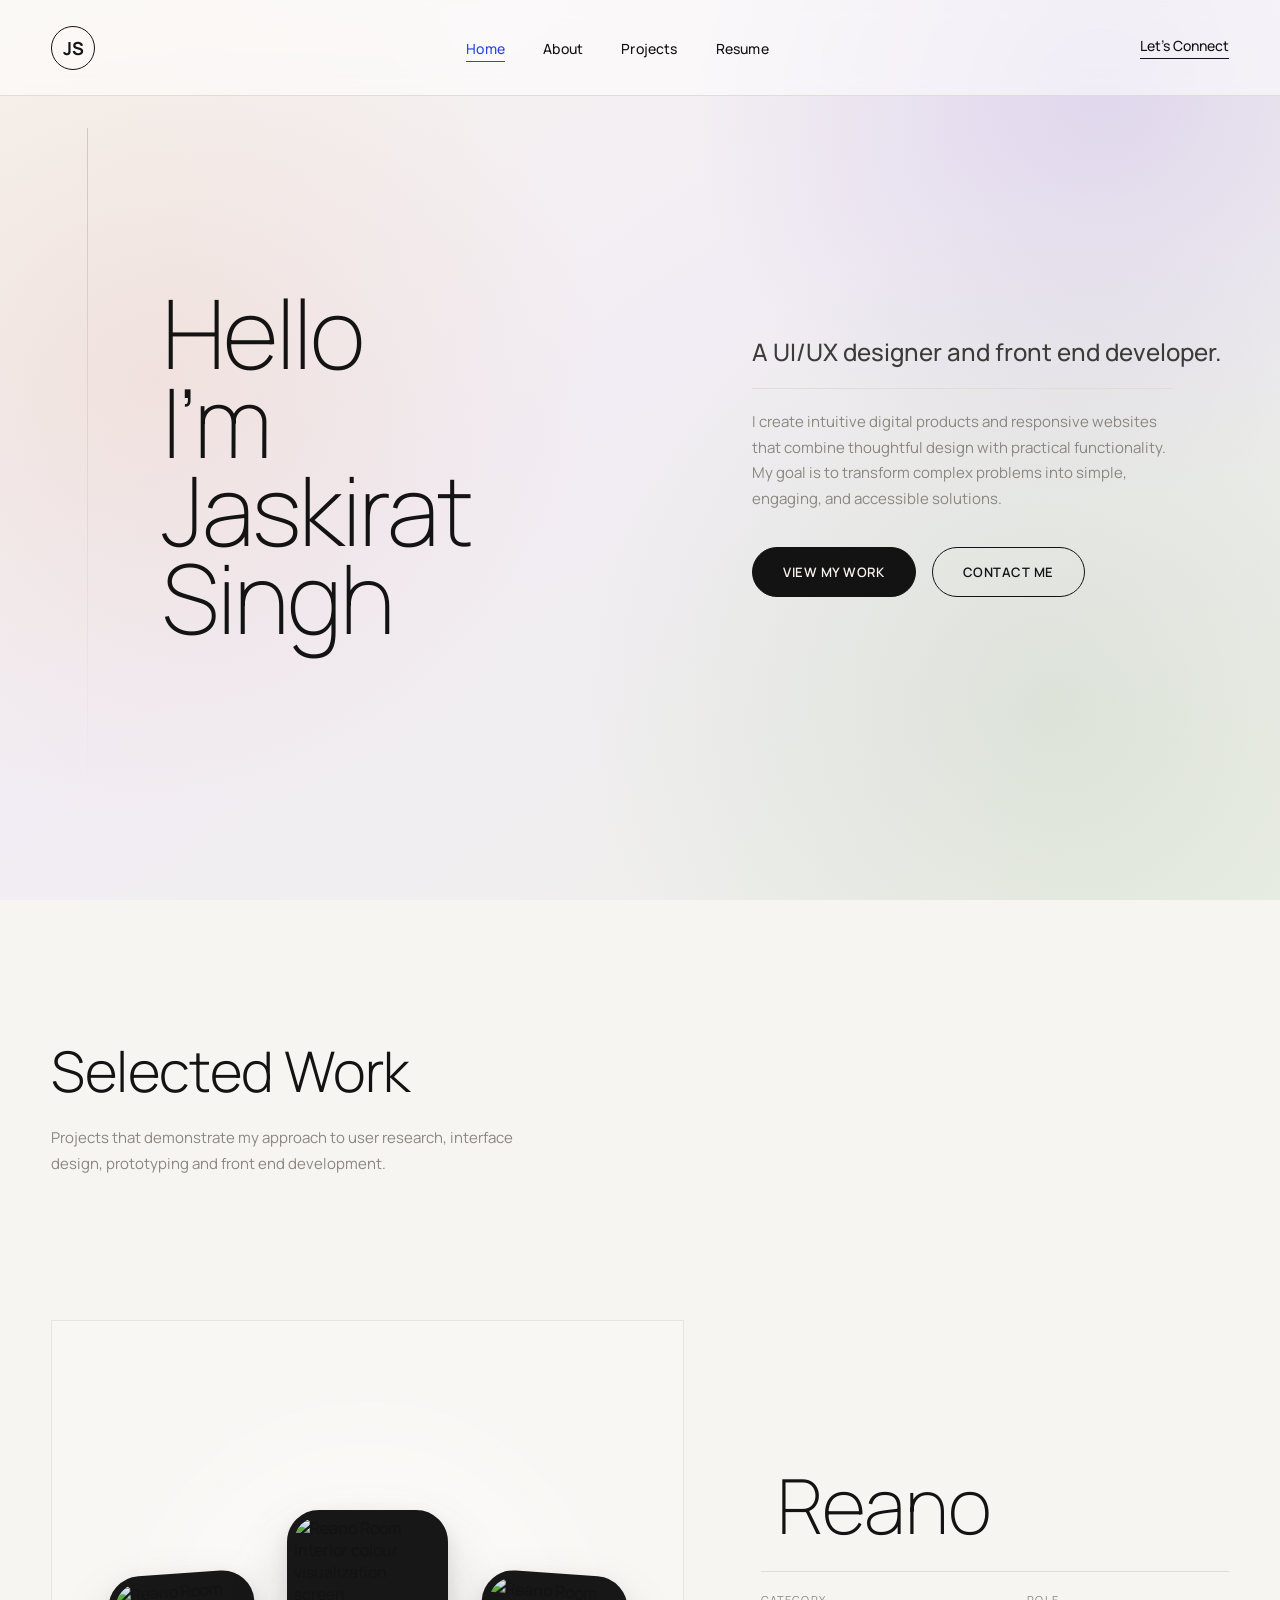
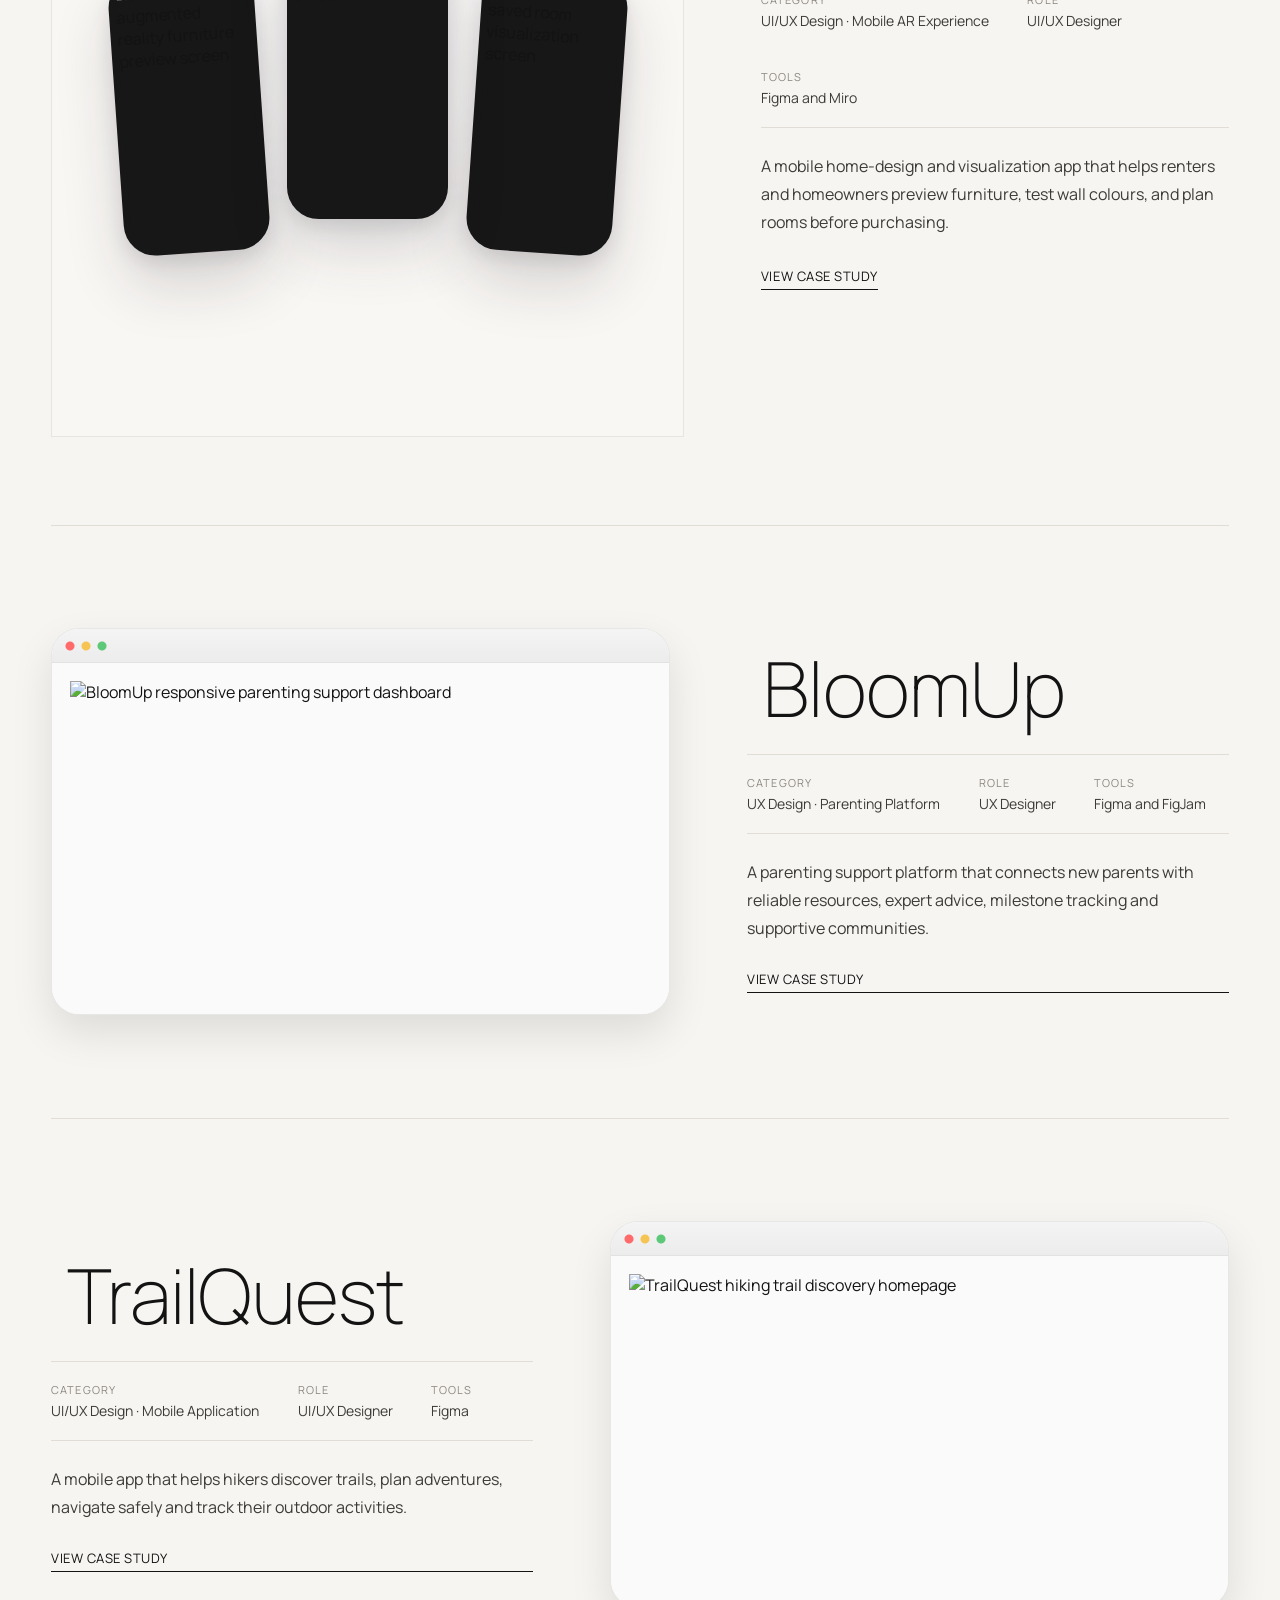
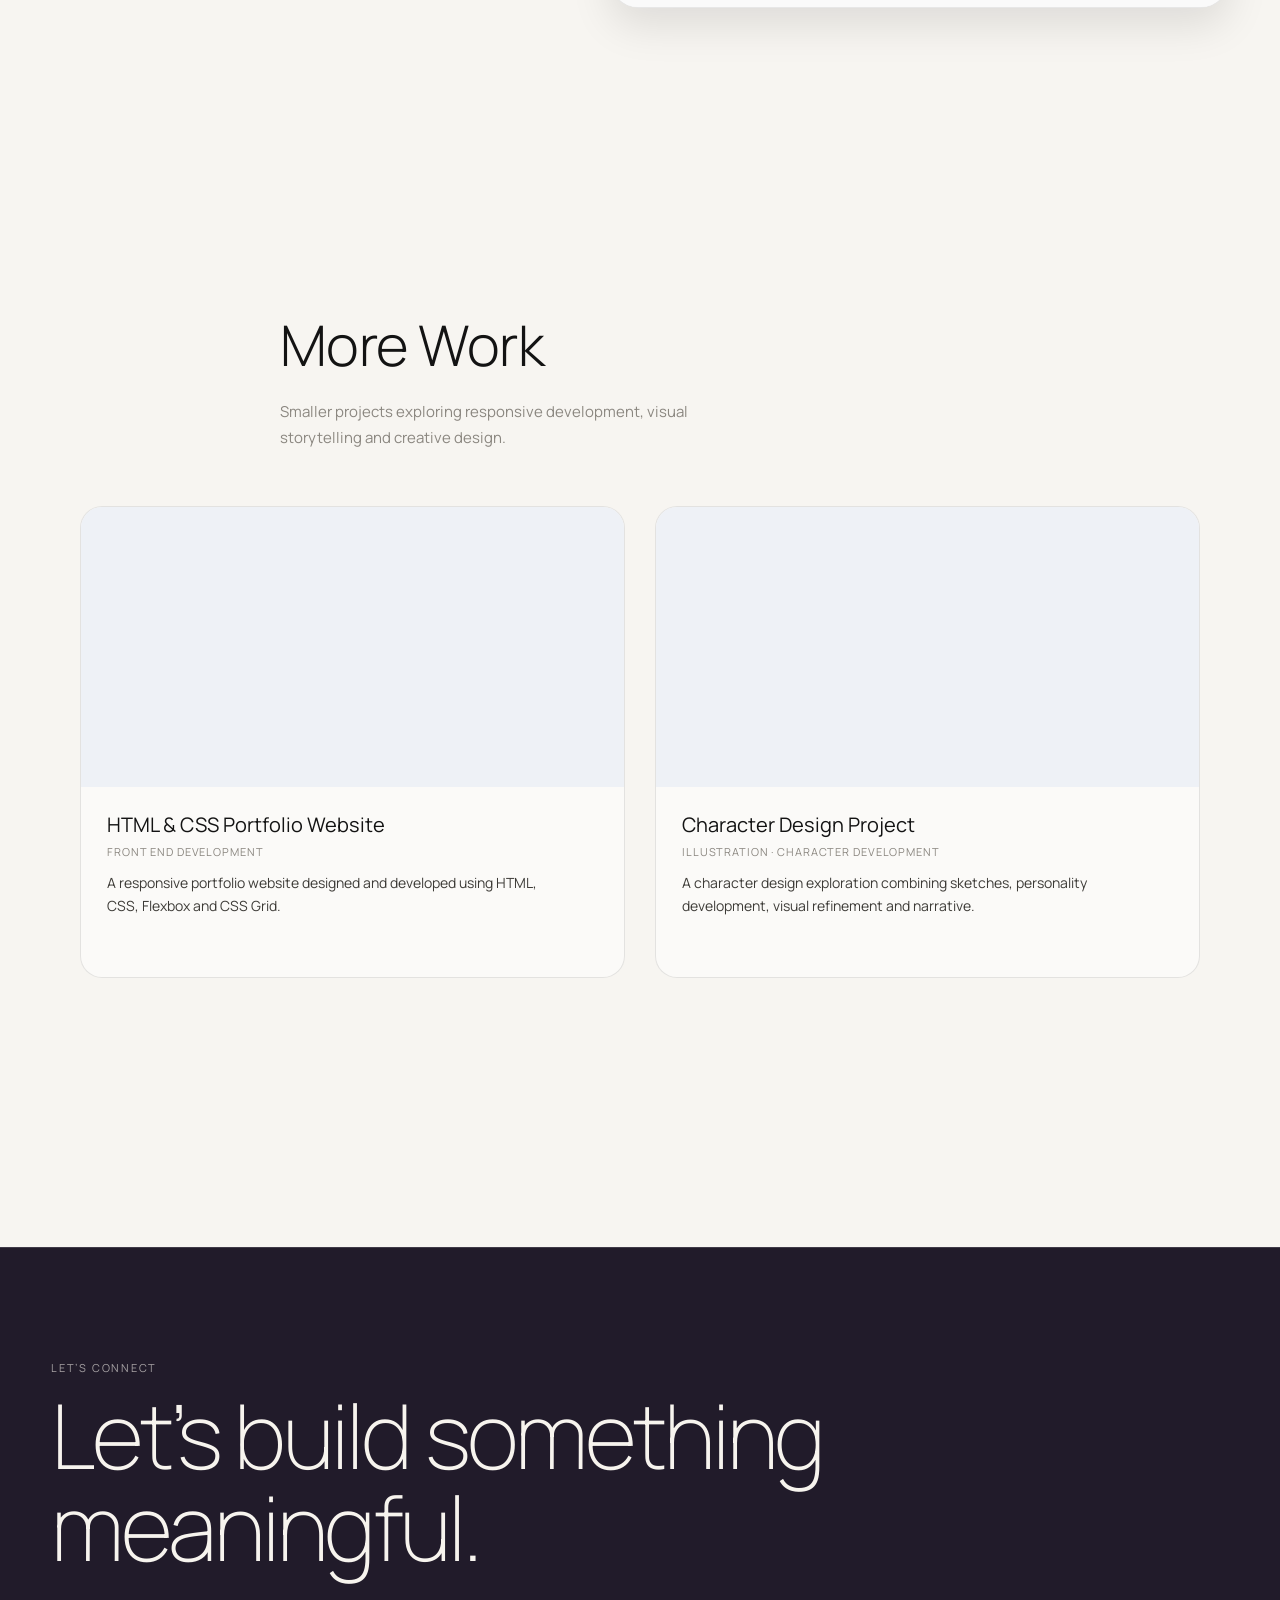
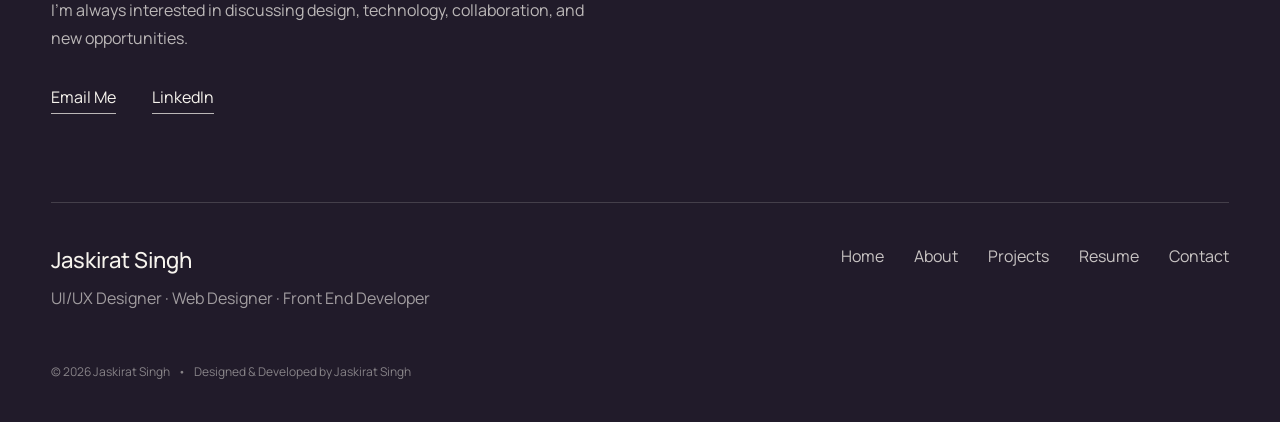
==== index.html @ 7906b7a9 "Add files via upload" ====
<!DOCTYPE html>

<html lang="en">
<head>
<meta charset="utf-8">
<meta content="width=device-width, initial-scale=1.0" name="viewport">
<title>Jaskirat Singh &mdash; Graphic & Digital Designer</title>
<meta content="Portfolio of Jaskirat Singh, graphic and digital designer." name="description">
<link href="https://fonts.googleapis.com/css2?family=DM+Sans:wght@400;500;600;700&family=Figtree:wght@400;500;600;700&family=Lora:wght@400;500;600&family=Manrope:wght@200;300;400;500;600;700;800&family=Merriweather:wght@400;700&family=Montserrat:wght@400;500;600;700&family=Nunito+Sans:wght@400;500;600;700&display=swap" rel="preconnect">
<link crossorigin href="https://fonts.gstatic.com" rel="preconnect">
<link href="https://fonts.googleapis.com/css2?family=DM+Sans:wght@400;500;600;700&family=Figtree:wght@400;500;600;700&family=Lora:wght@400;500;600&family=Manrope:wght@200;300;400;500;600;700;800&family=Merriweather:wght@400;700&family=Montserrat:wght@400;500;600;700&family=Nunito+Sans:wght@400;500;600;700&display=swap" rel="preconnect"><link crossorigin href="https://fonts.gstatic.com" rel="preconnect"><link href="https://fonts.googleapis.com/css2?family=DM+Sans:wght@400;500;600;700&family=Figtree:wght@400;500;600;700&family=Lora:wght@400;500;600&family=Manrope:wght@200;300;400;500;600;700;800&family=Merriweather:wght@400;700&family=Montserrat:wght@400;500;600;700&family=Nunito+Sans:wght@400;500;600;700&display=swap" rel="stylesheet"><link href="style.css" rel="stylesheet"></head>
<body class="home-bg">
<a class="skip-link" href="#main">Skip to content</a>
<div class="page">
<header class="site-header">
<a aria-label="Jaskirat Singh &mdash; home" class="logo" href="#top">JS</a>
<nav aria-label="Primary" class="main-nav">
<ul>
<li><a href="#top">Home</a></li>
<li><a href="about.html">About</a></li>
<li><a href="#projects">Projects</a></li>
<li><a href="Jaskirat-Singh-Resume.pdf">Resume</a></li>
</ul>
</nav>
<a class="connect-link" href="https://linkedin.com/in/jaskirat-singh05" rel="noreferrer" target="_blank">
        Let&rsquo;s Connect 
</a>
<button aria-controls="main-nav-mobile" aria-expanded="false" aria-label="Open menu" class="nav-toggle">
<span></span><span></span><span></span>
</button>
</header>
<nav aria-label="Primary mobile" class="mobile-nav" id="main-nav-mobile">
<ul>
<li><a href="#top">Home</a></li>
<li><a href="about.html">About</a></li>
<li><a href="#projects">Projects</a></li>
<li><a href="Jaskirat-Singh-Resume.pdf">Resume</a></li>
<li><a href="about.html#contact">Contact</a></li>
<li><a class="mobile-connect" href="https://linkedin.com/in/jaskirat-singh05" rel="noreferrer" target="_blank">Let&rsquo;s Connect </a></li>
</ul>
</nav>
<main id="main">
<section aria-label="Introduction" class="hero" id="top">
<div aria-hidden="false" class="hero-rail">
<span class="rail-divider"></span>
</div>
<div class="hero-main">
<div class="hero-text-grid">
<div class="hero-copy-left">
<h1 class="headline">Hello <br> I&rsquo;m <br>Jaskirat Singh</h1>
</div>
<div class="hero-copy-right">
<p class="subline">A UI/UX designer and front end developer.</p>
<p class="supporting">I create intuitive digital products and responsive websites that combine thoughtful design with practical functionality. My goal is to transform complex problems into simple, engaging, and accessible solutions.</p>
<div class="hero-links">
<a class="btn-pill btn-pill--primary" href="#projects">View My Work</a>
<a class="btn-pill btn-pill--ghost" href="about.html#contact">Contact Me</a>
</div>
</div>
</div>
</div>
</section>
<section aria-labelledby="work-heading" class="work" id="projects">
<div class="section-intro">
<span class="section-eyebrow"></span>
<h2 class="section-title" id="work-heading">Selected Work</h2>
<p class="section-sub">Projects that demonstrate my approach to user research, interface design, prototyping and front end development.</p>
</div>
<article class="project project--mobile project--tint-lavender">
<a aria-label="View Reano Room mobile app case study" class="project-media reano-mobile-showcase" href="reano-room.html">
<div class="mobile-device mobile-device--left">
<img alt="Reano Room augmented reality furniture preview screen" src="images/reano-mobile-01.png">
</div>
<div class="mobile-device mobile-device--center">
<img alt="Reano Room interior colour visualization screen" src="images/reano-mobile-02.png">
</div>
<div class="mobile-device mobile-device--right">
<img alt="Reano Room saved room visualization screen" src="images/reano-mobile-03.png">
</div>
</a>
<div class="project-body">
<div class="project-heading">
<span class="project-index"></span>
<h3 class="project-title">Reano </h3>
</div>
<div class="project-meta">
<div class="meta-item">
<span class="meta-label">Category</span>
<span class="meta-value">UI/UX Design &middot; Mobile AR Experience</span>
</div>
<div class="meta-item">
<span class="meta-label">Role</span>
<span class="meta-value">UI/UX Designer</span>
</div>
<div class="meta-item">
<span class="meta-label">Tools</span>
<span class="meta-value">Figma and Miro</span>
</div>
</div>
<p class="project-desc">
              A mobile home-design and visualization app that helps renters and homeowners
              preview furniture, test wall colours, and plan rooms before purchasing.
            </p>
<a class="project-link" href="reano-room.html">
<span>View Case Study</span>
</a>
</div>
</article>
<div class="project-divider" role="separator"></div>
<article class="project project--split project--tint-peach project--bloomup">
<a aria-label="View BloomUp case study" class="project-media" href="bloomup.html">
<div class="img-frame" data-fallback="images/bloomup.jpg">
<img alt="BloomUp responsive parenting support dashboard" onerror="this.parentElement.classList.add('img-missing')" src="images/bloom5.png">
</div>
</a>
<div class="project-body">
<div class="project-heading">
<span class="project-index"></span>
<h3 class="project-title">BloomUp</h3>
</div>
<div class="project-meta">
<div class="meta-item">
<span class="meta-label">Category</span>
<span class="meta-value">UX Design &middot; Parenting Platform</span>
</div>
<div class="meta-item">
<span class="meta-label">Role</span>
<span class="meta-value">UX Designer</span>
</div>
<div class="meta-item">
<span class="meta-label">Tools</span>
<span class="meta-value">Figma and FigJam</span>
</div>
</div>
<p class="project-desc">A parenting support platform that connects new parents with reliable resources, expert advice, milestone tracking and supportive communities.</p>
<a class="project-link" href="bloomup.html">
<span>View Case Study</span>
</a>
</div>
</article>
<div class="project-divider" role="separator"></div>
<article class="project project--split project--reverse project--tint-sage project--trailquest">
<div class="project-body">
<div class="project-heading">
<span class="project-index"></span>
<h3 class="project-title">TrailQuest</h3>
</div>
<div class="project-meta">
<div class="meta-item">
<span class="meta-label">Category</span>
<span class="meta-value">UI/UX Design &middot; Mobile Application</span>
</div>
<div class="meta-item">
<span class="meta-label">Role</span>
<span class="meta-value">UI/UX Designer</span>
</div>
<div class="meta-item">
<span class="meta-label">Tools</span>
<span class="meta-value">Figma</span>
</div>
</div>
<p class="project-desc">A mobile app that helps hikers discover trails, plan adventures, navigate safely and track their outdoor activities.</p>
<a class="project-link" href="trailquest.html">
<span>View Case Study</span>
</a>
</div>
<a aria-label="View TrailQuest case study" class="project-media" href="trailquest.html">
<div class="img-frame" data-fallback="images/trailquest.jpg">
<img alt="TrailQuest hiking trail discovery homepage" onerror="this.parentElement.classList.add('img-missing')" src="images/trail4.png">
</div>
</a>
</article>
</section>
<section aria-labelledby="more-work-heading" class="more-work" id="more-work">
<div class="section-intro">
<span class="section-eyebrow"></span>
<h2 class="section-title" id="more-work-heading">More Work</h2>
<p class="section-sub">Smaller projects exploring responsive development, visual storytelling and creative design.</p>
</div>
<div class="card-grid">
<a class="work-card" href="html-css-portfolio.html">
<div class="img-frame img-frame--card" data-fallback="images/portfolio-site.jpg">
<img alt="Jaskirat Singh portfolio homepage" onerror="this.parentElement.classList.add('img-missing')" src="images/portfolio3.png">
</div>
<div class="work-card-body">
<div class="work-card-text">
<h3 class="work-card-title">HTML & CSS Portfolio Website</h3>
<span class="work-card-cat">Front End Development</span>
<p class="work-card-desc">A responsive portfolio website designed and developed using HTML, CSS, Flexbox and CSS Grid.</p>
</div>
</div>
</a>
<a class="work-card" href="character-design.html">
<div class="img-frame img-frame--card" data-fallback="images/character-design.jpg">
<img alt="Character design project thumbnail" onerror="this.parentElement.classList.add('img-missing')" src="images/character1.png">
</div>
<div class="work-card-body">
<div class="work-card-text">
<h3 class="work-card-title">Character Design Project</h3>
<span class="work-card-cat">Illustration &middot; Character Development</span>
<p class="work-card-desc">A character design exploration combining sketches, personality development, visual refinement and narrative.</p>
</div>
</div>
</a>
</div>
</section>
</main>
</div>
<footer class="site-footer">
<div class="footer-cta">
<p class="footer-label">Let&rsquo;s Connect</p>
<h2>Let&rsquo;s build something meaningful.</h2>
<p>I&rsquo;m always interested in discussing design, technology, collaboration, and new opportunities.</p>
<div class="footer-buttons">
<a href="mailto:jassdhaliwal5245@gmail.com">Email Me </a>
<a href="https://linkedin.com/in/jaskirat-singh05" rel="noreferrer" target="_blank">LinkedIn </a>
</div>
</div>
<div class="footer-divider"></div>
<div class="footer-bottom">
<div>
<h3>Jaskirat Singh</h3>
<p>UI/UX Designer &middot; Web Designer &middot; Front End Developer</p>
</div>
<nav aria-label="Footer navigation">
<a href="index.html">Home</a>
<a href="about.html">About</a>
<a href="index.html#projects">Projects</a>
<a href="Jaskirat-Singh-Resume.pdf">Resume</a>
<a href="mailto:jassdhaliwal5245@gmail.com">Contact</a>
</nav>
</div>
<div class="footer-copy">
<span>&copy; 2026 Jaskirat Singh</span>
<span aria-hidden="true">&bull;</span>
<span>Designed & Developed by Jaskirat Singh</span>
</div>
</footer>
<script defer src="script.js"></script></body>
</html>
---- style.css ----
:root {
  --bg: #F7F5F1;

  --ink: #131313;

  --ink-soft: #3D3B37;

  --muted: #8B8780;

  --line: #E1DDD4;

  --line-strong: #CFC9BC;
  --surface: #EFEBE3;

  --accent: #2A46E8;

  --accent-soft: #7C8FF0;
  --accent-lavender: #B9BFF2;

  --tint-lavender: #EDEBF7;

  --tint-peach: #F6EAE2;

  --tint-sage: #E9EEE6;

  --font-display: 'Manrope', Arial, sans-serif;
  --font-body: 'Manrope', Arial, sans-serif;
  --font-serif: 'Manrope', Arial, sans-serif;

  --gutter: clamp(24px, 4vw, 64px);
  --header-h: 96px;

  --ease: cubic-bezier(0.4, 0, 0.2, 1);
}

*,
*::before,
*::after {
  box-sizing: border-box;
}

html {
  scroll-behavior: smooth;
}

@media (prefers-reduced-motion: reduce) {
  html {
    scroll-behavior: auto;
  }

  *,
  *::before,
  *::after {
    animation-duration: 0.001ms !important;
    transition-duration: 0.001ms !important;
  }
}

body {
  margin: 0;
  background: var(--bg);
  color: var(--ink);
  font-family: var(--font-body);
  -webkit-font-smoothing: antialiased;
  overflow-x: hidden;
}

body.home-bg {
  background-color: var(--bg);
  background-image:
    radial-gradient(circle at 86% 10%, rgba(177, 158, 218, 0.28), transparent 30%),
    radial-gradient(circle at 12% 42%, rgba(226, 174, 151, 0.22), transparent 36%),
    radial-gradient(circle at 82% 78%, rgba(155, 180, 148, 0.22), transparent 38%),
    linear-gradient(145deg, #F7F4EE 0%, #F2EDF4 45%, #EEF1E9 100%);
  background-repeat: no-repeat;
  background-size: cover;
  background-attachment: fixed;
}

@media (max-width: 640px) {
  body.home-bg {
    background-attachment: scroll;
  }
}

a {
  color: inherit;
  text-decoration: none;
}

ul {
  list-style: none;
  margin: 0;
  padding: 0;
}

img {
  max-width: 100%;
  display: block;
}

button {
  font: inherit;
  background: none;
  border: 0;
  cursor: pointer;
  color: inherit;
}

a:focus-visible,
button:focus-visible {
  outline: 2px solid var(--ink);
  outline-offset: 4px;
  border-radius: 2px;
}

.skip-link {
  position: absolute;
  left: -999px;
  top: 0;
  background: var(--ink);
  color: var(--bg);
  padding: 12px 20px;
  z-index: 100;
}

.skip-link:focus {
  left: var(--gutter);
  top: 12px;
}

.site-header {
  height: var(--header-h);
  display: flex;
  align-items: center;
  justify-content: space-between;
  padding: 0 var(--gutter);
  position: relative;
  z-index: 20;
  background: rgba(255, 255, 255, 0.55);
  backdrop-filter: blur(10px);
  -webkit-backdrop-filter: blur(10px);
  border-bottom: 1px solid var(--line);
}

.logo {
  font-family: var(--font-display);
  font-weight: 700;
  font-size: 18px;
  letter-spacing: 0.01em;
  border: 1.5px solid var(--ink);
  border-radius: 50%;
  width: 44px;
  height: 44px;
  display: flex;
  align-items: center;
  justify-content: center;
  transition: background var(--ease) 0.25s, color var(--ease) 0.25s, border-color var(--ease) 0.25s;
}

.logo:hover,
.logo:focus-visible {
  background: var(--accent);
  border-color: var(--accent);
  color: #fff;
}

.main-nav ul {
  display: flex;
  gap: clamp(20px, 3vw, 40px);
}

.main-nav a {
  font-size: 14px;
  font-weight: 500;
  letter-spacing: 0.01em;
  position: relative;
  padding-bottom: 4px;
  transition: color 0.25s var(--ease);
}

.main-nav a::after {
  content: "";
  position: absolute;
  left: 0;
  bottom: 0;
  width: 100%;
  height: 1px;
  background: var(--accent);
  transform: scaleX(0);
  transform-origin: right;
  transition: transform 0.3s var(--ease);
}

.main-nav a:hover,
.main-nav a:focus-visible,
.main-nav a.is-active {
  color: var(--accent);
}

.main-nav a:hover::after,
.main-nav a:focus-visible::after,
.main-nav a.is-active::after {
  transform: scaleX(1);
  transform-origin: left;
}

.connect-link {
  font-size: 14px;
  font-weight: 500;
  border-bottom: 1px solid var(--ink);
  padding-bottom: 3px;
  display: inline-flex;
  align-items: center;
  gap: 6px;
  white-space: nowrap;
  transition: gap 0.25s var(--ease), opacity 0.25s var(--ease);
}

.connect-link .arrow {
  display: inline-block;
  transition: transform 0.25s var(--ease);
}

.connect-link:hover,
.connect-link:focus-visible {
  gap: 10px;
}

.connect-link:hover .arrow,
.connect-link:focus-visible .arrow {
  transform: translate(2px, -2px);
}

.nav-toggle {
  display: none;
  flex-direction: column;
  justify-content: center;
  gap: 5px;
  width: 32px;
  height: 32px;
}

.nav-toggle span {
  display: block;
  width: 100%;
  height: 1.5px;
  background: var(--ink);
  transition: transform 0.3s var(--ease), opacity 0.3s var(--ease);
}

.nav-toggle[aria-expanded="true"] span:nth-child(1) {
  transform: translateY(6.5px) rotate(45deg);
}

.nav-toggle[aria-expanded="true"] span:nth-child(2) {
  opacity: 0;
}

.nav-toggle[aria-expanded="true"] span:nth-child(3) {
  transform: translateY(-6.5px) rotate(-45deg);
}

.mobile-nav {
  display: none;
  position: fixed;
  inset: var(--header-h) 0 0 0;
  background: var(--bg);
  z-index: 15;
  padding: 40px var(--gutter);
  transform: translateY(-8px);
  opacity: 0;
  pointer-events: none;
  transition: opacity 0.3s var(--ease), transform 0.3s var(--ease);
}

.mobile-nav.is-open {
  opacity: 1;
  transform: translateY(0);
  pointer-events: auto;
}

.mobile-nav ul {
  display: flex;
  flex-direction: column;
  gap: 28px;
}

.mobile-nav a {
  font-family: var(--font-display);
  font-size: 28px;
  font-weight: 300;
}

.mobile-connect {
  font-weight: 600;
}

.btn-pill {
  display: inline-flex;
  align-items: center;
  gap: 10px;
  padding: 15px 30px;
  border-radius: 999px;
  border: 1.5px solid var(--ink);
  font-size: 13px;
  font-weight: 600;
  letter-spacing: 0.04em;
  text-transform: uppercase;
  color: var(--ink);
  background: transparent;
  white-space: nowrap;
  transition: background 0.3s var(--ease), color 0.3s var(--ease), border-color 0.3s var(--ease), transform 0.3s var(--ease);
}

.btn-pill::after {
  content: "↗";
  display: inline-block;
  font-size: 12px;
  transition: transform 0.25s var(--ease);
}

.btn-pill:hover,
.btn-pill:focus-visible {
  transform: translateY(-2px);
}

.btn-pill:hover::after,
.btn-pill:focus-visible::after {
  transform: translate(2px, -2px);
}

.btn-pill--primary {
  background: var(--ink);
  color: var(--bg);
  border-color: var(--ink);
}

.btn-pill--primary:hover,
.btn-pill--primary:focus-visible {
  background: var(--accent);
  border-color: var(--accent);
  color: #fff;
}

.btn-pill--ghost:hover,
.btn-pill--ghost:focus-visible {
  background: var(--ink);
  color: var(--bg);
}

.btn-pill--accent {
  border-color: var(--accent);
  color: var(--accent);
}

.btn-pill--accent:hover,
.btn-pill--accent:focus-visible {
  background: var(--accent);
  color: #fff;
  border-color: var(--accent);
}

@media (max-width: 640px) {
  .btn-pill {
    padding: 13px 24px;
    font-size: 12px;
  }
}

.hero {
  display: grid;
  grid-template-columns: 72px 1fr;
  align-items: stretch;
  min-height: calc(100vh - var(--header-h));
  padding: 0 var(--gutter) 48px;
  gap: clamp(16px, 3vw, 48px);
}

.hero-rail {
  display: flex;
  flex-direction: column;
  align-items: center;
  justify-content: space-between;
  padding: 8px 0 24px;
}

.rail-label {
  writing-mode: vertical-rl;
  transform: rotate(180deg);
  font-size: 13px;
  letter-spacing: 0.14em;
  text-transform: uppercase;
  color: var(--muted);
  font-weight: 500;
}

.rail-divider {
  width: 1px;
  flex: 1;
  margin: 24px 0;
  background: linear-gradient(to bottom, var(--line-strong), transparent);
  transform: scaleY(0);
  transform-origin: top;
  animation: draw-divider 1.1s var(--ease) 0.3s forwards;
}

@keyframes draw-divider {
  to {
    transform: scaleY(1);
  }
}

.rail-year {
  writing-mode: vertical-rl;
  transform: rotate(180deg);
  font-family: var(--font-serif);
  font-style: italic;
  font-size: 14px;
  letter-spacing: 0.04em;
  color: var(--ink);
  font-weight: 400;
}

.hero-main {
  display: flex;
  flex-direction: column;
  justify-content: center;
  padding-top: 8px;
  padding-bottom: 24px;
}

.hero-stats {
  display: none !important;
}

.stat {
  display: flex;
  align-items: baseline;
  gap: 14px;
}

.stat-number {
  font-family: var(--font-serif);
  font-weight: 400;
  font-style: italic;
  font-size: clamp(20px, 1.6vw, 24px);
  line-height: 1;
  letter-spacing: 0;
}

.stat-dash {
  color: var(--line-strong);
  font-size: 15px;
}

.stat-label {
  font-size: 12px;
  line-height: 1.4;
  color: var(--muted);
  text-transform: uppercase;
  letter-spacing: 0.08em;
}

.hero-text-grid {
  display: grid;
  grid-template-columns: 1.05fr 0.95fr;
  gap: clamp(32px, 5vw, 72px);
  align-items: center;
}

.hero-copy-left {
  min-width: 0;
}

.headline {
  font-family: var(--font-display);
  font-weight: 200;
  font-size: clamp(56px, 7.5vw, 140px);
  line-height: 0.92;
  letter-spacing: -0.02em;
  margin: 0;
}

.accent-dot {
  color: var(--accent);
}

.hero-copy-right {
  min-width: 0;
}

.subline {
  font-family: var(--font-display);
  font-weight: 500;
  font-size: clamp(18px, 2vw, 24px);
  margin: 0;
  color: var(--ink-soft);
}

.supporting {
  font-size: 15px;
  line-height: 1.7;
  color: var(--muted);
  max-width: 420px;
  margin: 20px 0 0;
  padding-top: 20px;
  border-top: 1px solid var(--line);
}

.hero-links {
  display: flex;
  flex-wrap: wrap;
  gap: 16px;
  margin-top: clamp(28px, 4vh, 44px);
}

.img-frame {
  position: relative;
  width: 100%;
  aspect-ratio: 4 / 3;
  background: var(--surface);
  overflow: hidden;
}

.img-frame img {
  width: 100%;
  height: 100%;
  object-fit: cover;
  filter: none;
  transition:
    transform 0.45s var(--ease),
    filter 0.45s var(--ease);
}

.img-frame.img-missing img {
  display: none;
}

.img-note {
  display: none;
  position: absolute;
  inset: 0;
  align-items: center;
  justify-content: center;
  text-align: center;
  font-size: 13px;
  line-height: 1.6;
  color: var(--muted);
  padding: 24px;
}

.img-frame.img-missing .img-note {
  display: flex;
}

.img-note code {
  font-family: var(--font-body);
  background: var(--bg);
  padding: 2px 6px;
  border: 1px solid var(--line);
  font-size: 12px;
}

.project-media:hover .img-frame img,
.work-card:hover .img-frame img,
.project:focus-within .img-frame img,
.work-card:focus-visible .img-frame img {
  transform: scale(1.03);
  filter: brightness(1.04) contrast(1.04) saturate(1.08);
}

.img-frame--wide {
  aspect-ratio: 16 / 9;
}

.img-frame--card {
  aspect-ratio: 4 / 3;
}

.section-intro {
  padding: clamp(64px, 10vw, 120px) var(--gutter) clamp(32px, 6vw, 56px);
  max-width: 720px;
}

.section-eyebrow {
  display: block;
  font-family: var(--font-serif);
  font-style: italic;
  font-size: 15px;
  color: var(--muted);
  margin-bottom: 12px;
}

.section-title {
  font-family: var(--font-display);
  font-weight: 300;
  font-size: clamp(36px, 5vw, 56px);
  letter-spacing: -0.01em;
  margin: 0 0 16px;
}

.section-sub {
  font-size: 15px;
  line-height: 1.7;
  color: var(--muted);
  max-width: 480px;
  margin: 0;
}

.work {
  padding-bottom: clamp(40px, 6vw, 64px);
}

.project-divider {
  height: 1px;
  background: var(--line);
  margin: 0 var(--gutter);
}

.project {
  padding: clamp(48px, 7vw, 88px) var(--gutter);
}

.project-media {
  display: block;
}

.project-heading {
  display: flex;
  align-items: baseline;
  gap: 16px;
  margin-bottom: 28px;
}

.project-index {
  font-family: var(--font-serif);
  font-style: italic;
  font-size: 20px;
  color: var(--accent);
  letter-spacing: 0;
}

.project-title {
  font-family: var(--font-display);
  font-weight: 200;
  font-size: clamp(40px, 6vw, 76px);
  letter-spacing: -0.01em;
  margin: 0;
  line-height: 1;
}

.project-meta {
  display: flex;
  flex-wrap: wrap;
  gap: clamp(20px, 3vw, 40px);
  padding: 20px 0;
  margin-bottom: 24px;
  border-top: 1px solid var(--line);
  border-bottom: 1px solid var(--line);
}

.meta-item {
  display: flex;
  flex-direction: column;
  gap: 4px;
}

.meta-label {
  font-size: 11px;
  text-transform: uppercase;
  letter-spacing: 0.1em;
  color: var(--muted);
}

.meta-value {
  font-size: 14px;
  color: var(--ink-soft);
}

.project-desc {
  font-size: 16px;
  line-height: 1.75;
  color: var(--ink-soft);
  max-width: 520px;
  margin: 0 0 28px;
}

.project-link {
  display: inline-flex;
  align-items: center;
  gap: 8px;
  font-size: 13px;
  letter-spacing: 0.04em;
  text-transform: uppercase;
  padding-bottom: 4px;
  border-bottom: 1px solid var(--ink);
  transition: gap 0.25s var(--ease), color 0.25s var(--ease), border-color 0.25s var(--ease);
}

.project-link .link-arrow {
  display: inline-block;
  transition: transform 0.25s var(--ease);
}

.project-link:hover,
.project-link:focus-visible {
  gap: 12px;
  color: var(--accent);
  border-color: var(--accent);
}

.project-link:hover .link-arrow,
.project-link:focus-visible .link-arrow {
  transform: translate(2px, -2px);
}

.project--tint-lavender,
.project--tint-peach,
.project--tint-sage {
  background: transparent;
}

.project {
  transition:
    background-color 0.45s var(--ease),
    transform 0.35s var(--ease),
    box-shadow 0.35s var(--ease);
}

.project--tint-lavender:hover,
.project--tint-lavender:focus-within {
  background-color: rgba(237, 235, 247, 0.90);
}

.project--tint-peach:hover,
.project--tint-peach:focus-within {
  background-color: rgba(246, 234, 226, 0.90);
}

.project--tint-sage:hover,
.project--tint-sage:focus-within {
  background-color: rgba(233, 238, 230, 0.92);
}

.project:hover,
.project:focus-within {
  transform: translateY(-4px);
}

.project--full .project-media {
  margin-bottom: 40px;
}

.project--split {
  display: grid;
  grid-template-columns: 1fr 1fr;
  gap: clamp(32px, 5vw, 72px);
  align-items: center;
}

.project--split .project-body {
  display: flex;
  flex-direction: column;
  justify-content: center;
}

.project--reverse {
  grid-template-columns: 1fr 1fr;
}

.more-work {
  padding-bottom: clamp(80px, 10vw, 140px);
}

.card-grid {
  display: grid;
  grid-template-columns: 1fr 1fr;
  gap: clamp(24px, 3vw, 48px);
  padding: 0 var(--gutter);
}

.work-card {
  display: block;
}

.work-card-body {
  display: flex;
  justify-content: space-between;
  align-items: flex-start;
  gap: 16px;
  padding-top: 20px;
  border-top: 1px solid var(--line);
  margin-top: 20px;
}

.work-card-text {
  max-width: 90%;
}

.work-card-title {
  font-family: var(--font-display);
  font-weight: 400;
  font-size: 20px;
  margin: 0 0 6px;
  position: relative;
  display: inline-block;
}

.work-card-title::after {
  content: "";
  position: absolute;
  left: 0;
  bottom: -2px;
  width: 100%;
  height: 1px;
  background: var(--accent);
  transform: scaleX(0);
  transform-origin: right;
  transition: transform 0.3s var(--ease);
}

.work-card:hover .work-card-title::after,
.work-card:focus-visible .work-card-title::after {
  transform: scaleX(1);
  transform-origin: left;
}

.work-card-cat {
  display: block;
  font-size: 11px;
  text-transform: uppercase;
  letter-spacing: 0.08em;
  color: var(--muted);
  margin-bottom: 12px;
}

.work-card-desc {
  font-size: 14px;
  line-height: 1.6;
  color: var(--ink-soft);
  margin: 0;
}

.work-card-arrow {
  font-size: 18px;
  flex-shrink: 0;
  transition: transform 0.25s var(--ease), color 0.25s var(--ease);
}

.work-card:hover .work-card-arrow,
.work-card:focus-visible .work-card-arrow {
  transform: translate(3px, -3px);
  color: var(--accent);
}

@media (max-width: 1024px) {
  .hero {
    grid-template-columns: 48px 1fr;
  }

  .hero-text-grid {
    grid-template-columns: 1fr;
    gap: 20px;
  }

  .main-nav {
    display: none;
  }

  .project--split,
  .project--reverse {
    grid-template-columns: 1fr;
  }

  .project--reverse .project-body {
    order: 1;
  }

  .project--reverse .project-media {
    order: 2;
  }

  .card-grid {
    grid-template-columns: 1fr 1fr;
    gap: 32px;
  }
}

@media (max-width: 640px) {
  :root {
    --header-h: 72px;
  }

  .connect-link {
    display: none;
  }

  .nav-toggle {
    display: flex;
  }

  .mobile-nav {
    display: block;
  }

  .hero {
    grid-template-columns: 1fr;
    padding-bottom: 32px;
  }

  .hero-rail {
    display: none;
  }

  .hero-stats {
    gap: 28px;
    margin-bottom: 32px;
  }

  .headline {
    font-size: 18vw;
  }

  .supporting {
    max-width: 100%;
  }

  .section-intro {
    padding-left: var(--gutter);
    padding-right: var(--gutter);
  }

  .project {
    padding-left: var(--gutter);
    padding-right: var(--gutter);
  }

  .project-title {
    font-size: 15vw;
  }

  .project-meta {
    gap: 20px;
  }

  .card-grid {
    grid-template-columns: 1fr;
    gap: 40px;
  }
}

.page,
.hero,
.work,
.more-work,
.about-preview,
.contact-section,
footer {
  background: transparent;
}

@media (max-width: 640px) {
  body {
    background-attachment: scroll;
  }

  .hero-main {
    justify-content: flex-start;
    padding-top: 36px;
  }
}

.site-footer {
  margin-top: clamp(96px, 12vw, 160px);
  padding: clamp(72px, 9vw, 112px) var(--gutter) 42px;
  border-top: 1px solid rgba(255, 255, 255, 0.14);
  background: #211B2A !important;
  color: #F7F4EE;
}

.footer-cta {
  max-width: 900px;
}

.footer-label {
  margin: 0 0 14px;
  text-transform: uppercase;
  letter-spacing: 0.16em;
  font-size: 11px;
  color: rgba(247, 244, 238, 0.62);
}

.footer-cta h2 {
  max-width: 900px;
  margin: 0;
  font-family: var(--font-display);
  font-size: clamp(44px, 7vw, 96px);
  font-weight: 200;
  line-height: 1.02;
  letter-spacing: -0.035em;
}

.footer-cta>p:not(.footer-label) {
  max-width: 540px;
  margin: 24px 0 0;
  color: rgba(247, 244, 238, 0.72);
  line-height: 1.75;
}

.footer-buttons {
  display: flex;
  flex-wrap: wrap;
  gap: 24px 36px;
  margin-top: 34px;
}

.footer-buttons a {
  display: inline-flex;
  padding-bottom: 5px;
  border-bottom: 1px solid rgba(247, 244, 238, 0.72);
  transition: color 0.25s var(--ease), border-color 0.25s var(--ease), transform 0.25s var(--ease);
}

.footer-buttons a:hover,
.footer-buttons a:focus-visible {
  color: #C9C2FF;
  border-color: #C9C2FF;
  transform: translateY(-2px);
}

.footer-divider {
  height: 1px;
  margin: clamp(56px, 7vw, 88px) 0 42px;
  background: rgba(247, 244, 238, 0.16);
}

.footer-bottom {
  display: flex;
  justify-content: space-between;
  align-items: flex-start;
  gap: 48px;
}

.footer-bottom h3 {
  margin: 0 0 10px;
  font-family: var(--font-display);
  font-size: 22px;
  font-weight: 500;
}

.footer-bottom p {
  max-width: 430px;
  margin: 0;
  color: rgba(247, 244, 238, 0.60);
  line-height: 1.65;
}

.footer-bottom nav {
  display: flex;
  flex-wrap: wrap;
  justify-content: flex-end;
  gap: 18px 30px;
}

.footer-bottom nav a {
  color: rgba(247, 244, 238, 0.78);
  transition: color 0.25s var(--ease);
}

.footer-bottom nav a:hover,
.footer-bottom nav a:focus-visible {
  color: #C9C2FF;
}

.footer-copy {
  display: flex;
  flex-wrap: wrap;
  gap: 8px;
  margin-top: 52px;
  color: rgba(247, 244, 238, 0.48);
  font-size: 12px;
}

@media (max-width: 760px) {
  .footer-bottom {
    flex-direction: column;
  }

  .footer-bottom nav {
    justify-content: flex-start;
  }

  .footer-copy {
    flex-direction: column;
  }

  .footer-copy span[aria-hidden="true"] {
    display: none;
  }
}

.project--mobile {
  display: grid;
  grid-template-columns: minmax(0, 1.15fr) minmax(320px, 0.85fr);
  gap: clamp(40px, 6vw, 96px);
  align-items: center;
}

.reano-mobile-showcase {
  min-height: clamp(500px, 56vw, 720px);
  padding: clamp(34px, 5vw, 72px);
  display: flex;
  align-items: center;
  justify-content: center;
  gap: clamp(12px, 2vw, 28px);
  overflow: hidden;
  position: relative;
  background:
    radial-gradient(circle at 50% 45%, rgba(255, 255, 255, 0.76), transparent 52%),
    rgba(255, 255, 255, 0.18);
  border: 1px solid rgba(19, 19, 19, 0.08);
}

.mobile-device {
  position: relative;
  width: min(29%, 250px);
  aspect-ratio: 356 / 684;
  overflow: hidden;
  border: clamp(5px, 0.55vw, 9px) solid #171717;
  border-radius: clamp(22px, 2.5vw, 38px);
  background: #171717;
  box-shadow:
    0 30px 60px rgba(31, 24, 37, 0.16),
    0 8px 18px rgba(31, 24, 37, 0.10);
  transition:
    transform 0.5s var(--ease),
    box-shadow 0.5s var(--ease),
    filter 0.5s var(--ease);
}

.mobile-device img {
  width: 100%;
  height: 100%;
  object-fit: cover;
  filter: none;
}

.mobile-device--left {
  transform: translateY(34px) rotate(-4deg);
}

.mobile-device--center {
  width: min(32%, 275px);
  z-index: 2;
  transform: translateY(-14px);
}

.mobile-device--right {
  transform: translateY(34px) rotate(4deg);
}

.reano-mobile-showcase:hover .mobile-device--left,
.reano-mobile-showcase:focus-visible .mobile-device--left {
  transform: translateY(24px) rotate(-5deg) scale(1.025);
}

.reano-mobile-showcase:hover .mobile-device--center,
.reano-mobile-showcase:focus-visible .mobile-device--center {
  transform: translateY(-24px) scale(1.035);
}

.reano-mobile-showcase:hover .mobile-device--right,
.reano-mobile-showcase:focus-visible .mobile-device--right {
  transform: translateY(24px) rotate(5deg) scale(1.025);
}

@media (max-width: 1024px) {
  .project--mobile {
    grid-template-columns: 1fr;
  }

  .reano-mobile-showcase {
    min-height: 620px;
  }
}

@media (max-width: 640px) {
  .reano-mobile-showcase {
    min-height: 470px;
    padding: 34px 16px;
    gap: 8px;
  }

  .mobile-device {
    width: 30%;
    border-width: 4px;
    border-radius: 18px;
  }

  .mobile-device--center {
    width: 34%;
  }

  .mobile-device--left,
  .mobile-device--right {
    transform: translateY(18px);
  }

  .mobile-device--center {
    transform: translateY(-8px);
  }
}

.link-arrow,
.arrow {
  display: none !important;
}

img {
  filter: none;
}

.about-page {
  background:
    radial-gradient(circle at 84% 7%, rgba(174, 159, 218, .26), transparent 31%),
    radial-gradient(circle at 10% 44%, rgba(224, 172, 149, .18), transparent 35%),
    radial-gradient(circle at 82% 82%, rgba(145, 177, 196, .18), transparent 38%),
    linear-gradient(145deg, #F7F4EE 0%, #F0ECF5 48%, #EAF0F0 100%);
  background-attachment: fixed;
}

.about-page .page {
  background: transparent;
}

.about-page .site-header {
  position: relative;
}

.about-page .mobile-nav {
  background: rgba(247, 244, 238, .96);
  backdrop-filter: blur(14px);
}

.about-hero {
  padding: 20px var(--gutter) clamp(80px, 10vw, 150px);
}

.about-breadcrumb {
  display: flex;
  gap: 10px;
  align-items: center;
  font-size: 12px;
  text-transform: uppercase;
  letter-spacing: .1em;
  color: var(--muted);
  margin-bottom: clamp(48px, 7vw, 96px);
}

.about-breadcrumb a:hover {
  color: var(--accent);
}

.about-hero-grid {
  display: grid;
  grid-template-columns: minmax(0, 1.15fr) minmax(320px, .85fr);
  align-items: center;
  gap: clamp(48px, 8vw, 120px);
}

.about-hero-copy h1 {
  font-family: var(--font-display);
  font-size: clamp(52px, 7.5vw, 118px);
  line-height: .96;
  letter-spacing: -.04em;
  font-weight: 200;
  margin: 22px 0 32px;
  max-width: 1000px;
}

.about-lede {
  max-width: 660px;
  font-family: var(--font-display);
  font-size: clamp(20px, 2.3vw, 32px);
  line-height: 1.35;
  color: var(--ink-soft);
}

.about-hero-actions {
  display: flex;
  flex-wrap: wrap;
  gap: 28px;
  margin-top: 38px;
}

.about-portrait-wrap {
  position: relative;
  max-width: 520px;
  justify-self: end;
}

.about-portrait-glow {
  position: absolute;
  inset: -12% -18% -10% -22%;
  background: radial-gradient(circle, rgba(109, 97, 168, .2), transparent 66%);
  filter: blur(16px);
}

.about-portrait-frame {
  position: relative;
  aspect-ratio: 4/5;
  overflow: hidden;
  border: 1px solid rgba(19, 19, 19, .12);
  background: rgba(255, 255, 255, .32);
}

.about-portrait {
  width: 100%;
  height: 100%;
  object-fit: cover;
  filter: none;
}

.about-location {
  display: block;
  margin-top: 14px;
  font-size: 11px;
  text-transform: uppercase;
  letter-spacing: .12em;
  color: var(--muted);
  text-align: right;
}

.about-section {
  position: relative;
  margin: 0 var(--gutter);
  padding: clamp(78px, 9vw, 140px) 0;
  border-top: 1px solid rgba(19, 19, 19, .16);
}

.section-number {
  position: absolute;
  top: clamp(78px, 9vw, 140px);
  right: 0;
  font-family: var(--font-serif);
  font-style: italic;
  font-size: 18px;
  color: var(--accent);
}

.about-section-heading {
  max-width: 760px;
  margin-bottom: clamp(42px, 6vw, 80px);
}

.about-section-heading h2 {
  font-family: var(--font-display);
  font-size: clamp(42px, 6vw, 86px);
  line-height: 1;
  font-weight: 200;
  letter-spacing: -.035em;
  margin: 16px 0 0;
}

.about-copy-columns {
  display: grid;
  grid-template-columns: repeat(3, 1fr);
  gap: clamp(28px, 4vw, 64px);
}

.about-copy-columns p,
.beyond-section>p {
  margin: 0;
  font-size: 16px;
  line-height: 1.85;
  color: var(--ink-soft);
}

.principles-grid {
  display: grid;
  grid-template-columns: repeat(2, 1fr);
  border-top: 1px solid rgba(19, 19, 19, .15);
}

.principle {
  padding: 34px 24px 42px 0;
  border-bottom: 1px solid rgba(19, 19, 19, .15);
}

.principle:nth-child(odd) {
  border-right: 1px solid rgba(19, 19, 19, .15);
  padding-right: clamp(28px, 5vw, 72px);
}

.principle:nth-child(even) {
  padding-left: clamp(28px, 5vw, 72px);
}

.principle span {
  font-family: var(--font-serif);
  font-style: italic;
  color: var(--accent);
}

.principle h3 {
  font-family: var(--font-display);
  font-size: clamp(28px, 3vw, 46px);
  font-weight: 300;
  margin: 14px 0;
}

.principle p {
  max-width: 480px;
  color: var(--ink-soft);
  line-height: 1.7;
  margin: 0;
}

.skills-grid {
  display: grid;
  grid-template-columns: repeat(3, 1fr);
  border-top: 1px solid rgba(19, 19, 19, .15);
}

.skill-column {
  padding: 34px clamp(20px, 3vw, 48px) 0 0;
}

.skill-column+.skill-column {
  border-left: 1px solid rgba(19, 19, 19, .15);
  padding-left: clamp(20px, 3vw, 48px);
}

.skill-column h3 {
  font-family: var(--font-display);
  font-size: 26px;
  font-weight: 400;
  margin: 0 0 24px;
}

.skill-column li {
  padding: 11px 0;
  border-bottom: 1px solid rgba(19, 19, 19, .09);
  color: var(--ink-soft);
}

.education-list {
  border-top: 1px solid rgba(19, 19, 19, .16);
}

.education-item {
  display: grid;
  grid-template-columns: 72px 1fr;
  gap: 24px;
  padding: 30px 0;
  border-bottom: 1px solid rgba(19, 19, 19, .16);
}

.education-index {
  font-family: var(--font-serif);
  font-style: italic;
  color: var(--accent);
}

.education-item h3 {
  font-family: var(--font-display);
  font-weight: 300;
  font-size: clamp(24px, 3vw, 42px);
  margin: 0 0 8px;
}

.education-item p {
  margin: 0;
  color: var(--muted);
}

.split-note {
  display: grid;
  grid-template-columns: .85fr 1.15fr;
  gap: clamp(48px, 8vw, 120px);
}

.split-note .section-number {
  position: static;
  margin-bottom: 32px;
}

.experience-list {
  display: grid;
  grid-template-columns: 1fr 1fr;
  gap: 0 34px;
  border-top: 1px solid rgba(19, 19, 19, .15);
}

.experience-list p {
  margin: 0;
  padding: 18px 0;
  border-bottom: 1px solid rgba(19, 19, 19, .15);
  color: var(--ink-soft);
}

.beyond-section>p {
  max-width: 780px;
  font-family: var(--font-display);
  font-size: clamp(24px, 3vw, 42px);
  line-height: 1.45;
}

.resume-cta,
.contact-cta {
  margin: 0 var(--gutter);
  padding: clamp(72px, 9vw, 132px) 0;
  border-top: 1px solid rgba(19, 19, 19, .18);
}

.resume-cta h2,
.contact-cta h2 {
  font-family: var(--font-display);
  font-weight: 200;
  font-size: clamp(46px, 7vw, 104px);
  line-height: 1;
  letter-spacing: -.04em;
  margin: 18px 0 22px;
  max-width: 1100px;
}

.resume-cta p,
.contact-cta p {
  max-width: 600px;
  color: var(--ink-soft);
  line-height: 1.7;
}

.cta-button {
  display: inline-flex;
  gap: 10px;
  align-items: center;
  margin-top: 24px;
  padding: 15px 20px;
  border: 1px solid var(--ink);
  transition: .25s var(--ease);
}

.cta-button:hover {
  background: var(--ink);
  color: #fff;
}

.contact-links {
  display: flex;
  flex-wrap: wrap;
  gap: 18px 34px;
  margin-top: 36px;
}

.contact-links a {
  padding-bottom: 5px;
  border-bottom: 1px solid var(--ink);
  transition: color .25s, border-color .25s;
}

.contact-links a:hover {
  color: var(--accent);
  border-color: var(--accent);
}

.about-footer {
  margin: 0 var(--gutter);
  padding: 30px 0 50px;
  border-top: 1px solid rgba(19, 19, 19, .18);
  display: grid;
  grid-template-columns: 1fr 1fr auto;
  gap: 24px;
  align-items: center;
  font-size: 12px;
  color: var(--muted);
}

.about-footer p {
  margin: 0;
}

.about-footer nav {
  display: flex;
  gap: 22px;
}

.about-footer a:hover {
  color: var(--accent);
}

@media (max-width: 1024px) {
  .about-hero-grid {
    grid-template-columns: 1fr;
  }

  .about-portrait-wrap {
    justify-self: start;
    max-width: 680px;
    width: 100%;
  }

  .about-portrait-frame {
    aspect-ratio: 16/10;
  }

  .about-copy-columns {
    grid-template-columns: 1fr;
    max-width: 780px;
  }

  .skills-grid {
    grid-template-columns: 1fr;
  }

  .skill-column,
  .skill-column+.skill-column {
    border-left: 0;
    border-top: 1px solid rgba(19, 19, 19, .15);
    padding: 32px 0;
  }

  .split-note {
    grid-template-columns: 1fr;
  }
}

@media (max-width: 640px) {
  .about-hero {
    padding-top: 10px;
  }

  .about-hero-copy h1 {
    font-size: 14vw;
  }

  .about-portrait-frame {
    aspect-ratio: 4/5;
  }

  .section-number {
    position: static;
    margin-bottom: 24px;
  }

  .about-section-heading {
    margin-bottom: 40px;
  }

  .principles-grid {
    grid-template-columns: 1fr;
  }

  .principle:nth-child(odd),
  .principle:nth-child(even) {
    border-right: 0;
    padding: 28px 0;
  }

  .experience-list {
    grid-template-columns: 1fr;
  }

  .about-footer {
    grid-template-columns: 1fr;
  }
}

.link-arrow,
.arrow {
  display: none !important;
}

img {
  filter: none;
}

.cs-header{
  height: var(--header-h);
  display: flex;
  align-items: center;
  justify-content: space-between;
  padding: 0 var(--gutter);
  position: relative;
  z-index: 20;
}
.cs-header-left{ display: flex; align-items: center; gap: 22px; }

.cs-breadcrumb{
  display: flex;
  align-items: center;
  gap: 8px;
  font-size: 13px;
  color: var(--muted);
  letter-spacing: 0.01em;
}
.cs-breadcrumb a{ color: var(--muted); transition: color 0.25s var(--ease); }
.cs-breadcrumb a:hover,
.cs-breadcrumb a:focus-visible{ color: var(--accent); }
.cs-breadcrumb .crumb-sep{ color: var(--line-strong); }
.cs-breadcrumb .crumb-current{ color: var(--ink); }

.cs-back{
  display: inline-flex;
  align-items: center;
  gap: 8px;
  font-size: 13px;
  font-weight: 500;
  letter-spacing: 0.01em;
  padding-bottom: 3px;
  border-bottom: 1px solid var(--ink);
  transition: gap 0.25s var(--ease), color 0.25s var(--ease), border-color 0.25s var(--ease);
}
.cs-back .back-arrow{ display: inline-block; transition: transform 0.25s var(--ease); }
.cs-back:hover,
.cs-back:focus-visible{ gap: 12px; color: var(--accent); border-color: var(--accent); }
.cs-back:hover .back-arrow,
.cs-back:focus-visible .back-arrow{ transform: translateX(-3px); }

.reveal{
  opacity: 0;
  transform: translateY(18px);
  transition: opacity 0.7s var(--ease), transform 0.7s var(--ease);
}
.reveal.in-view{ opacity: 1; transform: translateY(0); }
.reveal-stagger.in-view .reveal-child{ opacity: 1; transform: translateY(0); }
.reveal-child{
  opacity: 0;
  transform: translateY(16px);
  transition: opacity 0.6s var(--ease), transform 0.6s var(--ease);
}
@media (prefers-reduced-motion: reduce){
  .reveal, .reveal-child{ opacity: 1; transform: none; transition: none; }
}
.project-logo{
    display:flex;
    align-items:center;
    justify-content:flex-start;

    width:auto;
    height:72px;

    padding-right:40px;

    background:transparent;
    border:none;
    box-shadow:none;

    text-decoration:none;
}

.project-logo-img{

    height:52px;

    width:auto;

    object-fit:contain;

    display:block;

    transition:transform .3s ease;
}

.project-logo:hover .project-logo-img{

    transform:scale(1.04);

}

.cs-hero{
  display: grid;
  grid-template-columns: 1.15fr 0.85fr;
  gap: clamp(32px, 5vw, 72px);
  align-items: center;
  padding: clamp(24px, 5vw, 56px) var(--gutter) clamp(64px, 8vw, 100px);
}

.cs-eyebrow{
  display: block;
  font-family: var(--font-serif);
  font-style: italic;
  font-size: 15px;
  color: var(--muted);
  margin: 0 0 20px;
}
.cs-eyebrow .eyebrow-dot{
  display: inline-block;
  width: 6px; height: 6px;
  border-radius: 50%;
  background: var(--accent);
  margin-right: 10px;
  vertical-align: middle;
}

.cs-title{
  font-family: var(--font-display);
  font-weight: 200;
  font-size: clamp(52px, 8vw, 108px);
  line-height: 0.95;
  letter-spacing: -0.02em;
  margin: 0 0 16px;
}
.cs-subtitle{
  font-family: var(--font-display);
  font-weight: 400;
  font-size: clamp(18px, 2vw, 23px);
  color: var(--ink-soft);
  margin: 0 0 24px;
}
.cs-intro{
  font-size: 16px;
  line-height: 1.8;
  color: var(--ink-soft);
  max-width: 520px;
  margin: 0 0 36px;
}

.cs-meta-grid{
  display: grid;
  grid-template-columns: repeat(4, auto);
  gap: clamp(20px, 3vw, 40px);
  padding: 24px 0;
  margin-bottom: 32px;
  border-top: 1px solid var(--line);
  border-bottom: 1px solid var(--line);
}
.cs-meta-item{ display: flex; flex-direction: column; gap: 6px; }
.cs-meta-label{
  font-size: 11px;
  text-transform: uppercase;
  letter-spacing: 0.1em;
  color: var(--muted);
}
.cs-meta-value{
  font-size: 14px;
  color: var(--ink);
  font-weight: 500;
}

.cs-hero-device{ display: flex; justify-content: center; position: relative; }
.device-stage{ position: relative; width: 100%; max-width: 320px; }
.device-glow{
  position: absolute;
  inset: -14% -22%;
  z-index: 0;
  background: radial-gradient(circle at 55% 30%, rgba(124, 143, 240, 0.20), rgba(185, 191, 242, 0.10) 45%, transparent 70%);
  pointer-events: none;
}
.device-frame{
  position: relative;
  z-index: 1;
  border: 2px solid var(--ink);
  border-radius: 42px;
  padding: 12px;
  background: var(--ink);
}
.device-notch{
  position: absolute;
  top: 12px; left: 50%;
  transform: translateX(-50%);
  width: 84px; height: 22px;
  background: var(--ink);
  border-radius: 12px;
  z-index: 2;
}
.device-screen{
  position: relative;
  width: 100%;
  aspect-ratio: 9 / 19.5;
  background: var(--surface);
  border-radius: 30px;
  overflow: hidden;
}
.device-screen img{
  width: 100%; height: 100%;
  object-fit: cover;
  filter:none;
}
.device-screen.img-missing img{ display: none; }
.device-screen .img-note{
  display: none;
  position: absolute; inset: 0;
  align-items: center; justify-content: center;
  text-align: center;
  font-size: 12px; line-height: 1.6;
  color: var(--muted);
  padding: 20px;
}
.device-screen.img-missing .img-note{ display: flex; }
.device-screen .img-note code{
  font-family: var(--font-body);
  background: var(--bg);
  padding: 2px 6px;
  border: 1px solid var(--line);
  font-size: 11px;
}

.cs-section{ padding: clamp(56px, 8vw, 100px) var(--gutter); }
.cs-section-head{ max-width: 720px; margin-bottom: clamp(36px, 5vw, 56px); }
.cs-section-title{
  font-family: var(--font-display);
  font-weight: 300;
  font-size: clamp(32px, 4.5vw, 52px);
  letter-spacing: -0.01em;
  margin: 0;
  line-height: 1.08;
}
.cs-divider{ height: 1px; background: var(--line); margin: 0 var(--gutter); }

.cs-overview-body{
  display: grid;
  grid-template-columns: 1fr 1fr;
  gap: clamp(32px, 5vw, 64px);
  align-items: start;
}
.cs-overview-text p{
  font-size: 16px;
  line-height: 1.8;
  color: var(--ink-soft);
  margin: 0 0 20px;
}
.cs-overview-images{
  display: grid;
  grid-template-columns: 1fr 1fr;
  gap: 16px;
}
.cs-overview-images .img-frame:first-child{ grid-column: 1 / -1; }

.cs-wireframe-grid{
  display: grid;
  grid-template-columns: repeat(4, 1fr);
  gap: 16px;
}
.cs-wireframe-grid .img-frame{ aspect-ratio: 9/16; background: var(--surface); }
.cs-wireframe-grid .img-frame img{ filter:none; }

.cs-problem-grid{
  display: grid;
  grid-template-columns: repeat(4, 1fr);
  gap: 1px;
  background: var(--line);
  border: 1px solid var(--line);
}
.problem-card{
  background: var(--bg);
  padding: clamp(28px, 3vw, 36px) clamp(20px, 2.5vw, 28px);
  display: flex;
  flex-direction: column;
  gap: 20px;
  min-height: 220px;
}
.problem-card .card-icon{ color: var(--accent); }
.problem-card .card-icon svg{ width: 26px; height: 26px; }
.problem-card p{
  font-size: 15px;
  line-height: 1.6;
  color: var(--ink);
  margin: 0;
  font-weight: 500;
}

.cs-feature-grid{
  display: grid;
  grid-template-columns: 1fr 1fr;
  gap: clamp(24px, 3vw, 40px);
}
.feature-card{
  background: var(--tint-lavender);
  padding: clamp(28px, 3.5vw, 40px);
  display: flex;
  flex-direction: column;
}
.feature-card .card-icon{
  color: var(--accent);
  margin-bottom: 24px;
}
.feature-card .card-icon svg{ width: 30px; height: 30px; }
.feature-card h3{
  font-family: var(--font-display);
  font-weight: 500;
  font-size: 21px;
  margin: 0 0 10px;
}
.feature-card p{
  font-size: 14.5px;
  line-height: 1.65;
  color: var(--ink-soft);
  margin: 0 0 24px;
  max-width: 34ch;
}
.feature-card .img-frame{ margin-top: auto; aspect-ratio: 16/10; }

.cs-timeline{
  position: relative;
  max-width: 560px;
  margin: 0 auto;
  padding-left: 56px;
}
.timeline-line{
  position: absolute;
  left: 15px;
  top: 6px;
  bottom: 6px;
  width: 1px;
  background: var(--line-strong);
  transform: scaleY(0);
  transform-origin: top;
  transition: transform 1.4s var(--ease);
}
.cs-timeline.in-view .timeline-line{ transform: scaleY(1); }

.timeline-step{
  position: relative;
  padding-bottom: clamp(28px, 4vw, 44px);
}
.timeline-step:last-child{ padding-bottom: 0; }
.timeline-dot{
  position: absolute;
  left: -56px;
  top: 2px;
  width: 30px; height: 30px;
  border-radius: 50%;
  border: 1.5px solid var(--line-strong);
  background: var(--bg);
  display: flex;
  align-items: center;
  justify-content: center;
  font-family: var(--font-serif);
  font-style: italic;
  font-size: 13px;
  color: var(--muted);
  transition: border-color 0.4s var(--ease), color 0.4s var(--ease);
}
.timeline-step.in-view .timeline-dot{ border-color: var(--accent); color: var(--accent); }
.timeline-label{
  font-family: var(--font-display);
  font-weight: 500;
  font-size: clamp(18px, 2.2vw, 22px);
  letter-spacing: -0.005em;
}

.screen-block{
  display: grid;
  grid-template-columns: 0.85fr 1.15fr;
  gap: clamp(32px, 5vw, 64px);
  align-items: center;
  padding: clamp(48px, 6vw, 80px) 0;
}
.screen-block.reverse{ grid-template-columns: 1.15fr 0.85fr; }
.screen-block.reverse .screen-media{ order: 2; }
.screen-block.reverse .screen-copy{ order: 1; }

.screen-index{
  font-family: var(--font-serif);
  font-style: italic;
  color: var(--accent);
  font-size: 18px;
  margin-right: 12px;
}
.screen-copy h3{
  font-family: var(--font-display);
  font-weight: 300;
  font-size: clamp(28px, 3.5vw, 40px);
  margin: 0 0 16px;
  letter-spacing: -0.01em;
}
.screen-copy p{
  font-size: 15.5px;
  line-height: 1.75;
  color: var(--ink-soft);
  max-width: 42ch;
  margin: 0;
}
.screen-media{
  display: grid;
  gap: 12px;
}
.screen-media.two-up{ grid-template-columns: 1fr 1fr; }
.screen-media .img-frame{ aspect-ratio: 4/3; }

.ds-grid{
  display: grid;
  grid-template-columns: repeat(auto-fit, minmax(240px, 1fr));
  gap: 1px;
  background: var(--line);
  border: 1px solid var(--line);
}
.ds-block{ background: var(--bg); padding: clamp(24px, 3vw, 32px); }
.ds-block-label{
  font-size: 11px;
  text-transform: uppercase;
  letter-spacing: 0.1em;
  color: var(--muted);
  margin-bottom: 20px;
  display: block;
}

.ds-swatches{ display: flex; flex-direction: column; gap: 10px; }
.ds-swatch{ display: flex; align-items: center; gap: 12px; }
.ds-swatch-color{
  width: 36px; height: 36px;
  border: 1px solid var(--line);
  flex-shrink: 0;
}
.ds-swatch-name{ font-size: 13px; font-weight: 500; }
.ds-swatch-hex{ font-size: 12px; color: var(--muted); display: block; }

.ds-type-sample{ margin-bottom: 18px; }
.ds-type-sample:last-child{ margin-bottom: 0; }
.ds-type-sample .sample-text{ font-family: var(--font-display); font-size: 26px; font-weight: 300; margin-bottom: 4px; }
.ds-type-sample.body .sample-text{ font-family: var(--font-body); font-size: 15px; font-weight: 400; }
.ds-type-sample.serif .sample-text{ font-family: var(--font-serif); font-style: italic; font-size: 22px; }
.ds-type-meta{ font-size: 11px; color: var(--muted); text-transform: uppercase; letter-spacing: 0.08em; }

.ds-buttons{ display: flex; flex-direction: column; gap: 14px; align-items: flex-start; }
.ds-btn{
  font-size: 13px;
  letter-spacing: 0.04em;
  text-transform: uppercase;
  display: inline-flex;
  align-items: center;
  gap: 8px;
  padding-bottom: 4px;
}
.ds-btn.primary{ border-bottom: 1px solid var(--ink); }
.ds-btn.accent{ color: var(--accent); border-bottom: 1px solid var(--accent); }
.ds-btn.ghost{ color: var(--muted); border-bottom: 1px solid var(--line-strong); }

.ds-icons{ display: flex; flex-wrap: wrap; gap: 20px; }
.ds-icons svg{ width: 24px; height: 24px; color: var(--ink); }

.ds-spacing{ display: flex; flex-direction: column; gap: 10px; }
.spacing-row{ display: flex; align-items: center; gap: 12px; }
.spacing-bar{ height: 6px; background: var(--accent-lavender); }
.spacing-row span{ font-size: 12px; color: var(--muted); width: 40px; flex-shrink: 0; }

.cs-gallery{
  display: grid;
  grid-template-columns: repeat(6, 1fr);
  gap: 16px;
}
.gallery-item{ grid-column: span 3; }
.gallery-item.wide{ grid-column: span 6; }
.gallery-item.narrow{ grid-column: span 2; }
.gallery-item .img-frame{ aspect-ratio: 4/3; }
.gallery-item.wide .img-frame{ aspect-ratio: 21/9; }
.gallery-item.narrow .img-frame{ aspect-ratio: 9/16; }

.cs-reflection-grid{
  display: grid;
  grid-template-columns: repeat(3, 1fr);
  gap: clamp(24px, 3vw, 40px);
}
.reflection-card{
  padding-top: 28px;
  border-top: 1px solid var(--line);
}
.reflection-index{
  font-family: var(--font-serif);
  font-style: italic;
  color: var(--accent);
  font-size: 20px;
  display: block;
  margin-bottom: 16px;
}
.reflection-card p{
  font-size: 15.5px;
  line-height: 1.7;
  color: var(--ink-soft);
  margin: 0;
}

.cs-next-nav{
  display: grid;
  grid-template-columns: 1fr auto 1fr;
  align-items: center;
  padding: clamp(48px, 7vw, 80px) var(--gutter);
  border-top: 1px solid var(--line);
}
.next-nav-link{
  font-family: var(--font-display);
  font-size: clamp(16px, 1.8vw, 20px);
  font-weight: 400;
  display: inline-flex;
  align-items: center;
  gap: 10px;
  transition: color 0.25s var(--ease), gap 0.25s var(--ease);
}
.next-nav-link:hover,
.next-nav-link:focus-visible{ color: var(--accent); gap: 14px; }
.next-nav-link.next{ justify-self: end; }
.next-nav-back{
  font-size: 12px;
  text-transform: uppercase;
  letter-spacing: 0.1em;
  color: var(--muted);
  justify-self: center;
  transition: color 0.25s var(--ease);
}
.next-nav-back:hover,
.next-nav-back:focus-visible{ color: var(--ink); }

.cs-footer{
  padding: 28px var(--gutter) 40px;
  font-size: 12px;
  color: var(--muted);
  text-align: center;
}

@media (max-width: 1024px){
  .cs-hero{ grid-template-columns: 1fr; }
  .cs-hero-device{ order: -1; }
  .device-stage{ max-width: 240px; margin: 0 auto; }
  .cs-meta-grid{ grid-template-columns: 1fr 1fr; }
  .cs-overview-body{ grid-template-columns: 1fr; }
  .cs-wireframe-grid{ grid-template-columns: repeat(2, 1fr); }
  .cs-problem-grid{ grid-template-columns: 1fr 1fr; }
  .cs-feature-grid{ grid-template-columns: 1fr; }
  .screen-block, .screen-block.reverse{ grid-template-columns: 1fr; }
  .screen-block.reverse .screen-media,
  .screen-block .screen-media{ order: 1; }
  .screen-block.reverse .screen-copy,
  .screen-block .screen-copy{ order: 2; }
  .cs-gallery{ grid-template-columns: repeat(2, 1fr); }
  .gallery-item, .gallery-item.wide, .gallery-item.narrow{ grid-column: span 2; }
  .cs-reflection-grid{ grid-template-columns: 1fr; }
}

@media (max-width: 640px){
  .cs-header{ padding: 0 var(--gutter); }
  .cs-breadcrumb{ display: none; }
  .cs-meta-grid{ grid-template-columns: 1fr 1fr; gap: 24px; }
  .cs-wireframe-grid{ grid-template-columns: 1fr 1fr; }
  .cs-problem-grid{ grid-template-columns: 1fr; }
  .cs-timeline{ padding-left: 44px; }
  .timeline-dot{ left: -44px; width: 26px; height: 26px; font-size: 12px; }
  .ds-grid{ grid-template-columns: 1fr; }
  .cs-next-nav{ grid-template-columns: 1fr; gap: 20px; text-align: center; }
  .next-nav-link.next{ justify-self: center; }
}

body.theme-bloomup {
  --bg: #fbf7f8;
  --ink: #28232d;
  --ink-soft: #51495a;
  --muted: #786f80;
  --line: rgba(83, 65, 96, 0.18);
  --line-strong: rgba(83, 65, 96, 0.32);
  --accent: #7b5e9b;
  background:
    radial-gradient(circle at 82% 8%, rgba(151, 121, 181, 0.24), transparent 32%),
    radial-gradient(circle at 12% 48%, rgba(225, 169, 190, 0.22), transparent 37%),
    radial-gradient(circle at 76% 84%, rgba(154, 174, 218, 0.20), transparent 38%),
    linear-gradient(145deg, #fbf7f8 0%, #eee5f0 50%, #dfe5f4 100%);
  background-attachment: fixed;
}
body.theme-bloomup .page { background: transparent; }

body.theme-trailquest {
  --cs-bg: #f6f5ee;
  --cs-text: #1f2a22;
  --cs-muted: #647066;
  --cs-accent: #4e6b54;
  --cs-line: rgba(31, 42, 34, 0.18);
  background:
    radial-gradient(circle at 82% 10%, rgba(92, 126, 96, 0.24), transparent 34%),
    radial-gradient(circle at 12% 56%, rgba(190, 170, 114, 0.17), transparent 39%),
    radial-gradient(circle at 72% 84%, rgba(146, 184, 205, 0.18), transparent 36%),
    linear-gradient(145deg, #f6f5ee 0%, #dee8d7 52%, #dcebf5 100%);
  background-attachment: fixed;
  color: var(--cs-text);
}
body.theme-trailquest .page { background: transparent; }

body.theme-portfolio {
  --bg: #f7f8fb;
  --ink: #182236;
  --ink-soft: #43516a;
  --muted: #6d788c;
  --line: rgba(24, 34, 54, 0.16);
  --line-strong: rgba(24, 34, 54, 0.30);
  --accent: #3d6ae3;
  background:
    radial-gradient(circle at 84% 8%, rgba(61, 106, 227, 0.22), transparent 32%),
    radial-gradient(circle at 12% 50%, rgba(103, 169, 193, 0.20), transparent 38%),
    radial-gradient(circle at 76% 86%, rgba(163, 177, 203, 0.18), transparent 38%),
    linear-gradient(145deg, #f7f8fb 0%, #e6eef9 52%, #eef2f5 100%);
  background-attachment: fixed;
}
body.theme-portfolio .page { background: transparent; }

body.theme-character {
  --bg: #fbf5ec;
  --ink: #33241d;
  --ink-soft: #654a3e;
  --muted: #866d60;
  --line: rgba(73, 44, 31, 0.16);
  --line-strong: rgba(73, 44, 31, 0.30);
  --accent: #b66a3c;
  background:
    radial-gradient(circle at 84% 10%, rgba(182, 106, 60, 0.24), transparent 33%),
    radial-gradient(circle at 10% 48%, rgba(229, 176, 115, 0.22), transparent 38%),
    radial-gradient(circle at 74% 86%, rgba(218, 143, 126, 0.18), transparent 37%),
    linear-gradient(145deg, #fbf5ec 0%, #f2dec2 52%, #e7b7a8 100%);
  background-attachment: fixed;
}
body.theme-character .page { background: transparent; }

.cs-copy-grid{display:grid;grid-template-columns:1fr 1fr;gap:clamp(28px,5vw,64px);align-items:start}.cs-copy-grid p{font-size:16px;line-height:1.8;color:var(--ink-soft);margin:0 0 18px}.cs-tag-row{display:flex;flex-wrap:wrap;gap:10px;margin-top:24px}.cs-tag{border:1px solid var(--line-strong);padding:8px 12px;font-size:12px;letter-spacing:.04em}.cs-showcase-grid{display:grid;grid-template-columns:repeat(3,1fr);gap:18px}.cs-showcase-grid .img-frame{aspect-ratio:4/3}.cs-process-list{display:grid;grid-template-columns:repeat(4,1fr);border-top:1px solid var(--line);border-bottom:1px solid var(--line)}.cs-process-item{padding:28px 22px;border-right:1px solid var(--line)}.cs-process-item:last-child{border-right:0}.cs-process-item span{display:block;color:var(--accent);font-family:var(--font-serif);font-style:italic;margin-bottom:12px}.cs-process-item h3{font-size:17px;margin:0 0 8px}.cs-process-item p{font-size:13px;line-height:1.6;color:var(--ink-soft);margin:0}@media(max-width:900px){.cs-copy-grid{grid-template-columns:1fr}.cs-process-list{grid-template-columns:1fr 1fr}.cs-process-item:nth-child(2){border-right:0}.cs-process-item:nth-child(-n+2){border-bottom:1px solid var(--line)}.cs-showcase-grid{grid-template-columns:1fr 1fr}}@media(max-width:640px){.cs-process-list,.cs-showcase-grid{grid-template-columns:1fr}.cs-process-item{border-right:0;border-bottom:1px solid var(--line)}.cs-process-item:last-child{border-bottom:0}}

.user-flow{
  margin-top: clamp(32px, 5vw, 56px);
}

.flow-intro{
  max-width: 720px;
  margin: 0 0 30px;
  color: var(--cs-muted);
  font-size: 15px;
  line-height: 1.75;
}

.flow-track{
  display: flex;
  align-items: stretch;
  width: 100%;
  overflow-x: auto;
  padding: 10px 4px 24px;
  scroll-snap-type: x proximity;
  scrollbar-width: thin;
}

.flow-step{
  position: relative;
  flex: 0 0 clamp(170px, 18vw, 220px);
  min-height: 160px;
  padding: 22px 20px;
  border: 1px solid var(--cs-line);
  background: rgba(255,255,255,0.38);
  scroll-snap-align: start;
  transition:
    transform 0.3s ease,
    background-color 0.3s ease,
    border-color 0.3s ease;
}

.flow-step:hover{
  transform: translateY(-4px);
  background: rgba(255,255,255,0.64);
  border-color: var(--cs-accent);
}

.flow-step-number{
  display: block;
  margin-bottom: 26px;
  font-family: var(--font-serif);
  font-style: italic;
  font-size: 16px;
  color: var(--cs-accent);
}

.flow-step h3{
  margin: 0 0 8px;
  font-family: var(--font-display);
  font-size: 18px;
  font-weight: 500;
  line-height: 1.25;
}

.flow-step p{
  margin: 0;
  color: var(--cs-muted);
  font-size: 13px;
  line-height: 1.55;
}

.flow-arrow{
  flex: 0 0 54px;
  display: grid;
  place-items: center;
  color: var(--cs-accent);
  font-size: 24px;
}

.flow-decision{
  border-style: dashed;
}

.flow-decision::before{
  content: "Choice";
  position: absolute;
  top: -10px;
  right: 12px;
  padding: 3px 8px;
  background: var(--cs-bg);
  color: var(--cs-muted);
  font-size: 9px;
  text-transform: uppercase;
  letter-spacing: 0.12em;
}

.flow-branches{
  display: grid;
  grid-template-columns: repeat(3, minmax(150px, 1fr));
  gap: 14px;
  margin-top: 18px;
}

.flow-branch{
  padding: 16px;
  border-left: 2px solid var(--cs-accent);
  background: rgba(255,255,255,0.28);
}

.flow-branch strong{
  display: block;
  margin-bottom: 5px;
  font-size: 13px;
}

.flow-branch span{
  color: var(--cs-muted);
  font-size: 12px;
  line-height: 1.5;
}

@media (max-width: 760px){
  .flow-step{ flex-basis: 190px; }
  .flow-arrow{ flex-basis: 38px; }
  .flow-branches{ grid-template-columns: 1fr; }
}

.link-arrow, .arrow{ display:none !important; }

img{ filter:none; }


.design-system-minimal{
  padding-bottom: clamp(80px, 10vw, 140px);
}

.minimal-system{
  margin-top: clamp(34px, 5vw, 62px);
  border-top: 1px solid var(--cs-line, rgba(20,20,20,.12));
  border-bottom: 1px solid var(--cs-line, rgba(20,20,20,.12));
}

.minimal-system-block{
  display: grid;
  grid-template-columns: 150px minmax(0, 1fr);
  gap: clamp(24px, 5vw, 72px);
  padding: clamp(28px, 4vw, 48px) 0;
  border-bottom: 1px solid var(--cs-line, rgba(20,20,20,.12));
}

.minimal-system-block:last-child{
  border-bottom: 0;
}

.minimal-system-label{
  padding-top: 5px;
  color: var(--cs-muted, #6f6f6f);
  font-size: 11px;
  font-weight: 700;
  letter-spacing: .12em;
  text-transform: uppercase;
}

.minimal-swatch-row{
  display: grid;
  grid-template-columns: repeat(5, minmax(105px, 1fr));
  gap: 14px;
}

.minimal-swatch{
  min-width: 0;
}

.minimal-swatch-color{
  display: block;
  width: 100%;
  height: 76px;
  margin-bottom: 12px;
  border: 1px solid rgba(20,20,20,.08);
  border-radius: 12px;
  background: var(--swatch);
}

.minimal-swatch-copy{
  display: flex;
  flex-direction: column;
  gap: 3px;
}

.minimal-swatch-copy strong{
  font-size: 13px;
  font-weight: 600;
}

.minimal-swatch-copy small{
  color: var(--cs-muted, #777);
  font-size: 11px;
}

.type-block > div,
.component-block > div{
  min-width: 0;
}

.minimal-type-display{
  margin: 0 0 14px;
  font-family: 'Manrope', sans-serif;
  font-size: clamp(42px, 5vw, 72px);
  font-weight: 700;
  line-height: .98;
  letter-spacing: -.05em;
}

.minimal-type-body{
  max-width: 600px;
  margin: 0;
  color: var(--cs-muted, #666);
  font-size: 16px;
  line-height: 1.7;
}

.minimal-type-scale{
  display: flex;
  flex-wrap: wrap;
  gap: 10px 22px;
  margin-top: 22px;
}

.minimal-type-scale span{
  color: var(--cs-muted, #666);
  font-size: 11px;
  letter-spacing: .04em;
}

.minimal-component-preview{
  display: flex;
  flex-wrap: wrap;
  align-items: center;
  gap: 14px;
}

.minimal-primary-button,
.minimal-chip,
.minimal-input{
  min-height: 46px;
  display: inline-flex;
  align-items: center;
  justify-content: center;
  border-radius: 999px;
  font-size: 13px;
  font-weight: 700;
}

.minimal-primary-button{
  padding: 0 24px;
  background: var(--cs-accent, #2457e6);
  color: #fff;
}

.minimal-chip{
  padding: 0 18px;
  border: 1px solid var(--cs-line, rgba(20,20,20,.14));
  background: rgba(255,255,255,.38);
  color: var(--cs-ink, #171717);
}

.minimal-input{
  width: min(100%, 260px);
  justify-content: flex-start;
  padding: 0 18px;
  border: 1px solid var(--cs-line, rgba(20,20,20,.14));
  border-radius: 14px;
  background: rgba(255,255,255,.24);
  color: var(--cs-muted, #777);
  font-weight: 500;
}

@media(max-width: 920px){
  .minimal-system-block{
    grid-template-columns: 1fr;
    gap: 18px;
  }

  .minimal-swatch-row{
    grid-template-columns: repeat(3, minmax(100px, 1fr));
  }
}

@media(max-width: 600px){
  .minimal-swatch-row{
    grid-template-columns: repeat(2, minmax(0, 1fr));
  }

  .minimal-swatch-color{
    height: 64px;
  }

  .minimal-component-preview{
    align-items: stretch;
    flex-direction: column;
  }

  .minimal-primary-button,
  .minimal-chip,
  .minimal-input{
    width: 100%;
  }
}


body.theme-reano{
  --cs-bg:#F8F2ED;
  --cs-text:#2A211D;
  --cs-ink:#2A211D;
  --cs-muted:#75655D;
  --cs-accent:#A96347;
  --cs-line:rgba(42,33,29,.16);
}

body.theme-bloomup{
  --cs-ink:#29232D;
  --cs-accent:#8A6AA6;
}

body.theme-trailquest{
  --cs-ink:#1F2A22;
  --cs-accent:#4E6B54;
}

.btn-pill--accent,
.cs-figma-btn,
.cs-figma-link{
  background:var(--cs-accent, var(--accent)) !important;
  border-color:var(--cs-accent, var(--accent)) !important;
  color:#fff !important;
}

.btn-pill--accent:hover,
.btn-pill--accent:focus-visible,
.cs-figma-btn:hover,
.cs-figma-btn:focus-visible,
.cs-figma-link:hover,
.cs-figma-link:focus-visible{
  filter:brightness(.9);
}

.link-arrow,
.arrow,
.back-arrow{
  display:none !important;
}

.type-reano .minimal-type-display{
  font-family:'Montserrat',sans-serif;
  font-weight:700;
}

.type-reano .minimal-type-body{
  font-family:'Figtree',sans-serif;
}

.type-bloomup .minimal-type-display{
  font-family:'Nunito Sans',sans-serif;
  font-weight:700;
}

.type-bloomup .minimal-type-body{
  font-family:'Lora',serif;
}

.type-trailquest .minimal-type-display{
  font-family:'DM Sans',sans-serif;
  font-weight:700;
}

.type-trailquest .minimal-type-body{
  font-family:'Merriweather',serif;
}

.cs-wireframe-grid .img-frame,
.cs-wireframe-grid figure,
.wireframe-placeholder,
.wireframe-card{
  overflow:visible;
}

.cs-wireframe-grid img,
.wireframe-placeholder img,
.wireframe-card img{
  width:100%;
  height:auto !important;
  max-height:none !important;
  object-fit:contain !important;
  object-position:center !important;
  background:rgba(255,255,255,.34);
  border-radius:16px;
}

.more-work{
  padding-bottom:clamp(72px,9vw,120px);
}

.more-work .section-intro,
.more-work .card-grid{
  width:min(1120px,calc(100% - (2 * var(--gutter))));
  margin-inline:auto;
}

.more-work .section-intro{
  padding-left:0;
  padding-right:0;
}

.more-work .card-grid{
  padding:0;
  grid-template-columns:repeat(2,minmax(0,1fr));
  gap:30px;
}

.more-work .work-card{
  padding:0;
  margin:0;
  border:1px solid rgba(19,19,19,.10);
  border-radius:22px;
  overflow:hidden;
  background:rgba(255,255,255,.48);
}

.more-work .img-frame--card{
  aspect-ratio:16/9;
  max-height:280px;
  background:#eef1f6;
}

.more-work .img-frame--card img{
  width:100%;
  height:100%;
  object-fit:cover;
}

.more-work .work-card-body{
  min-height:190px;
  margin:0;
  padding:24px 26px 28px;
  border-top:0;
}

.more-work .work-card-title{
  font-size:20px;
}

.more-work .work-card-desc{
  font-size:14px;
  line-height:1.65;
}

@media(max-width:760px){
  .more-work .card-grid{
    grid-template-columns:1fr;
  }

  .more-work .img-frame--card{
    max-height:230px;
  }
}


.btn-pill::after,
.btn-pill:hover::after,
.btn-pill:focus-visible::after,
.project-link::after,
.cs-back::before,
.next-nav-link::before,
.next-nav-link::after{
  content:none !important;
  display:none !important;
}

.eyebrow-dot,
.accent-dot,
.simple-dot{
  display:none !important;
}

.cs-hero .device-screen{
  display:flex;
  align-items:center;
  justify-content:center;
  padding:0;
  background:var(--surface);
}

.cs-hero .device-screen > .img-frame{
  position:absolute;
  inset:0;
  width:100%;
  height:100%;
  aspect-ratio:auto;
  border-radius:inherit;
  background:transparent;
}

.cs-hero .device-screen img,
.cs-hero .device-screen .hero-frame-image{
  display:block;
  width:100%;
  height:100%;
  object-fit:contain !important;
  object-position:center center !important;
  border-radius:inherit;
  background:var(--surface);
  transform:none !important;
}

body.theme-portfolio .cs-hero .device-screen,
body.theme-character .cs-hero .device-screen{
  background:#F4F1EA;
}

body.theme-portfolio .cs-hero .device-screen img,
body.theme-character .cs-hero .device-screen img{
  object-fit:contain !important;
  object-position:center top !important;
}

.cs-wireframe-grid,
.cs-showcase-grid{
  display:grid !important;
  grid-template-columns:repeat(2,minmax(0,1fr)) !important;
  gap:clamp(22px,3vw,40px) !important;
  align-items:stretch;
}

.cs-wireframe-grid .img-frame,
.cs-showcase-grid .img-frame{
  width:100%;
  max-width:420px;
  aspect-ratio:9 / 18.5 !important;
  min-height:0;
  margin-inline:auto;
  padding:18px;
  border:1px solid var(--cs-line, var(--line));
  border-radius:28px;
  background:rgba(255,255,255,.38);
  display:flex;
  align-items:center;
  justify-content:center;
  overflow:hidden;
}

.cs-wireframe-grid .img-frame img,
.cs-showcase-grid .img-frame img{
  width:100%;
  height:100%;
  max-height:100%;
  object-fit:contain !important;
  object-position:center center !important;
  border-radius:18px;
  background:transparent;
  transform:none !important;
}

@media(max-width:760px){
  .cs-wireframe-grid,
  .cs-showcase-grid{
    grid-template-columns:1fr !important;
  }

  .cs-wireframe-grid .img-frame,
  .cs-showcase-grid .img-frame{
    max-width:360px;
  }
}


/* Homepage web-project preview cards */
article.project.project--bloomup,
article.project.project--trailquest{
  padding-top:clamp(72px,8vw,110px);
  padding-bottom:clamp(72px,8vw,110px);
}

article.project.project--bloomup .project-media,
article.project.project--trailquest .project-media{
  width:min(100%,720px) !important;
  max-width:720px !important;
  margin-inline:auto !important;
}

article.project.project--bloomup .img-frame,
article.project.project--trailquest .img-frame{
  width:100% !important;
  aspect-ratio:16 / 10 !important;
  max-height:460px !important;
  border-radius:28px !important;
  overflow:hidden !important;
  border:1px solid rgba(20,20,20,.10) !important;
  background:#fff !important;
  box-shadow:0 18px 42px rgba(0,0,0,.10) !important;
}

article.project.project--bloomup .img-frame::before,
article.project.project--trailquest .img-frame::before{
  content:"";
  display:block;
  height:34px;
  background:
    radial-gradient(circle at 18px 17px,#ff6b6b 0 4px,transparent 5px),
    radial-gradient(circle at 34px 17px,#f6c453 0 4px,transparent 5px),
    radial-gradient(circle at 50px 17px,#5cc878 0 4px,transparent 5px),
    linear-gradient(#f4f4f4,#ececec);
  border-bottom:1px solid rgba(20,20,20,.08);
}

article.project.project--bloomup .img-frame img,
article.project.project--trailquest .img-frame img{
  display:block !important;
  width:100% !important;
  height:calc(100% - 34px) !important;
  object-fit:contain !important;
  object-position:center top !important;
  padding:18px !important;
  background:#fafafa !important;
  transform:none !important;
}

@media (min-width:1100px){
  article.project.project--bloomup,
  article.project.project--trailquest{
    grid-template-columns:minmax(0,.9fr) minmax(340px,.7fr) !important;
    gap:clamp(48px,6vw,84px) !important;
    align-items:center !important;
  }

  article.project.project--trailquest{
    grid-template-columns:minmax(340px,.7fr) minmax(0,.9fr) !important;
  }
}

@media (max-width:760px){
  article.project.project--bloomup .project-media,
  article.project.project--trailquest .project-media{
    width:min(100%,560px) !important;
  }

  article.project.project--bloomup .img-frame,
  article.project.project--trailquest .img-frame{
    max-height:none !important;
    border-radius:20px !important;
  }
}


/* ===== Mobile showcase sizing refinement ===== */
.cs-showcase-grid{
  align-items:center;
}

.cs-showcase-grid .img-frame,
.cs-wireframe-grid .img-frame{
  max-width:340px;
  margin-inline:auto;
}

.cs-showcase-grid .img-frame img,
.cs-wireframe-grid .img-frame img{
  width:100%;
  height:auto !important;
  max-height:720px;
  object-fit:contain !important;
  object-position:center !important;
  transform:scale(.92);
  transform-origin:center;
}

.cs-showcase-grid .img-frame{
  padding:22px;
}

@media (min-width:1200px){
  .cs-showcase-grid .img-frame{
    max-width:320px;
  }
  .cs-showcase-grid .img-frame img{
    transform:scale(.88);
  }
}
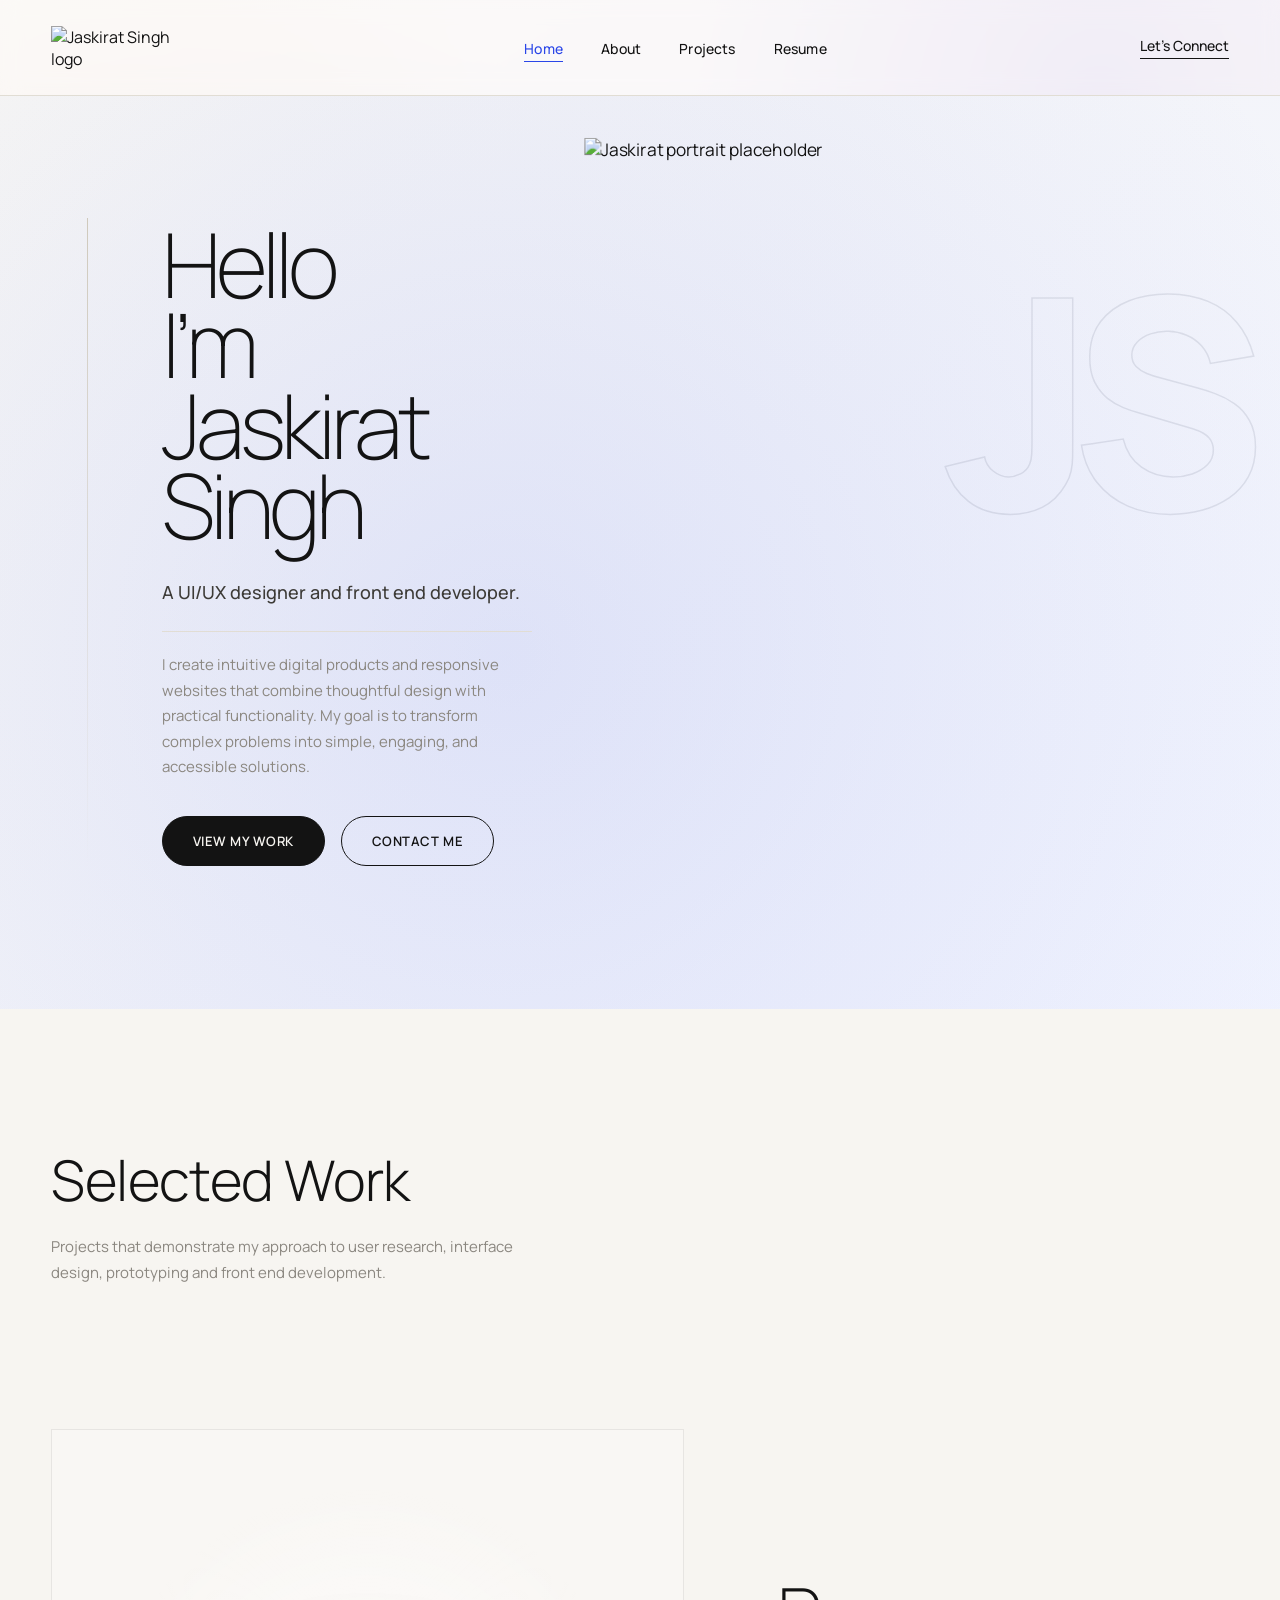
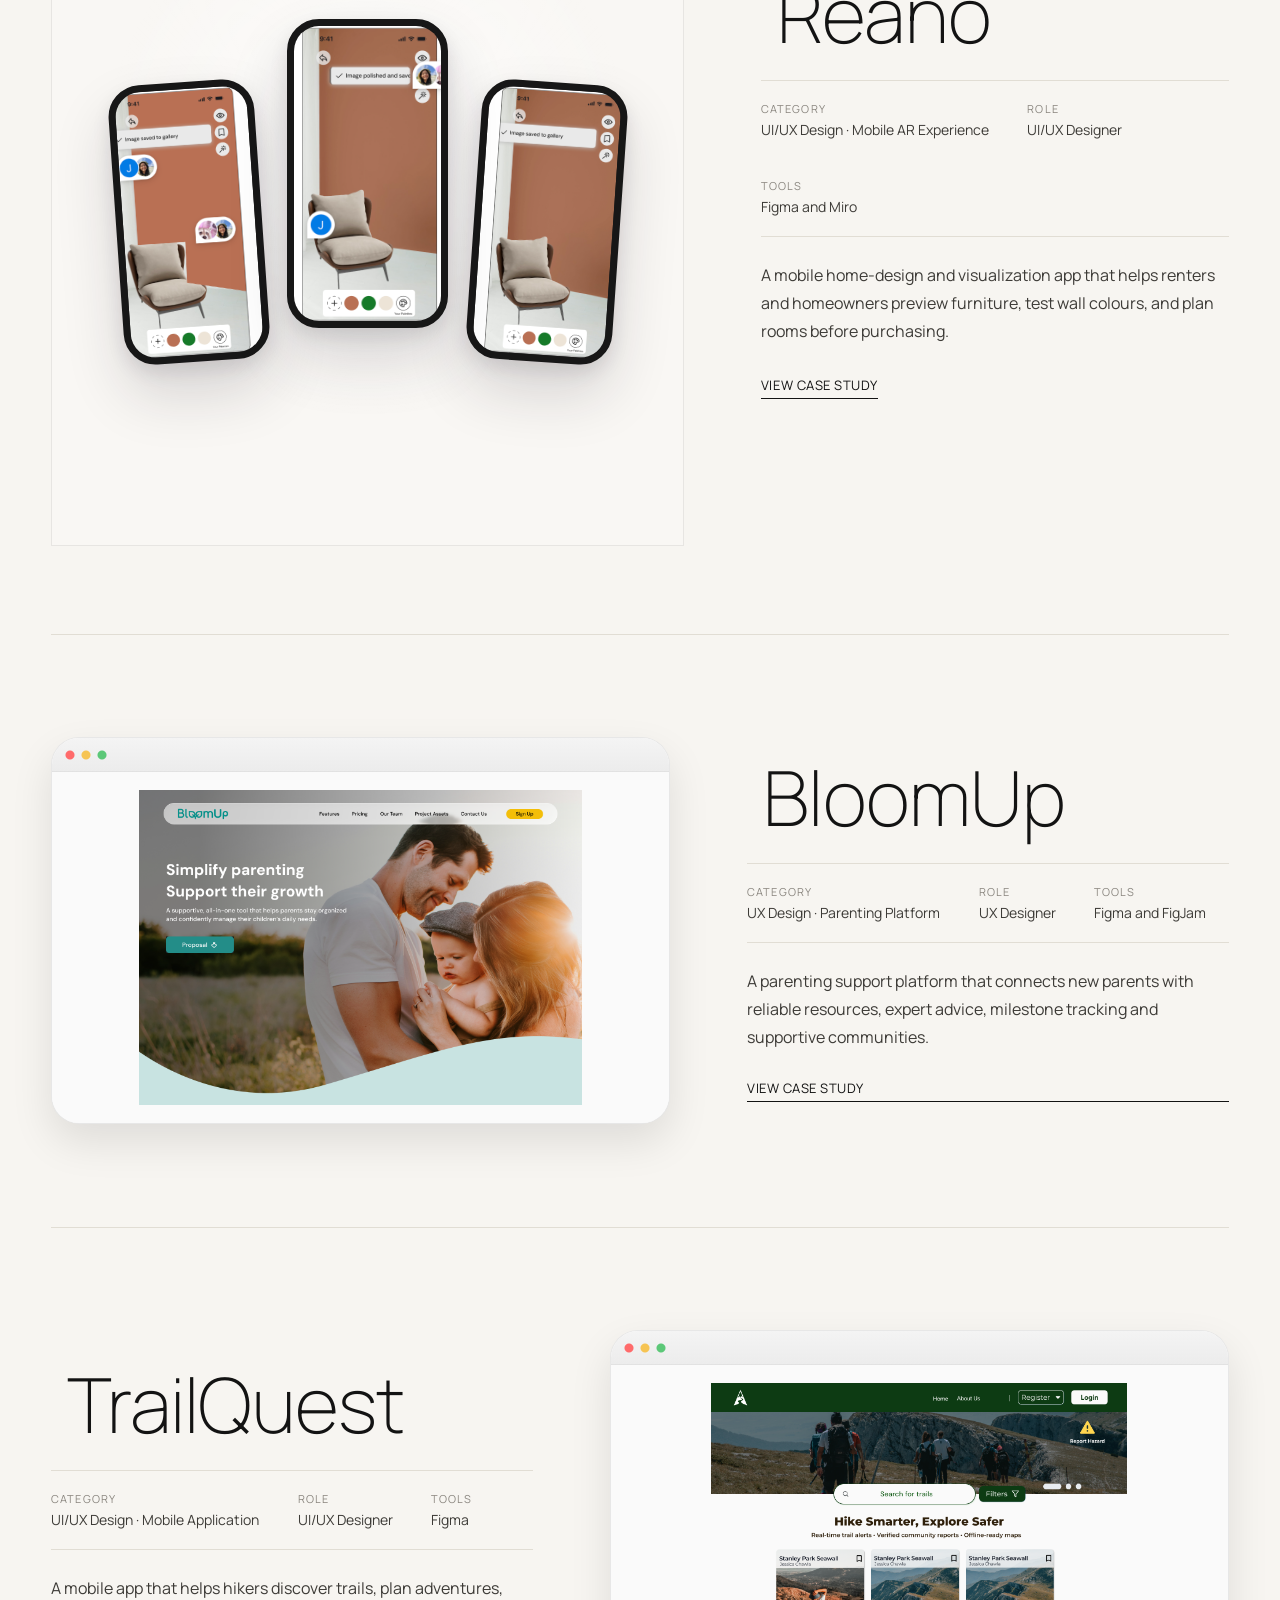
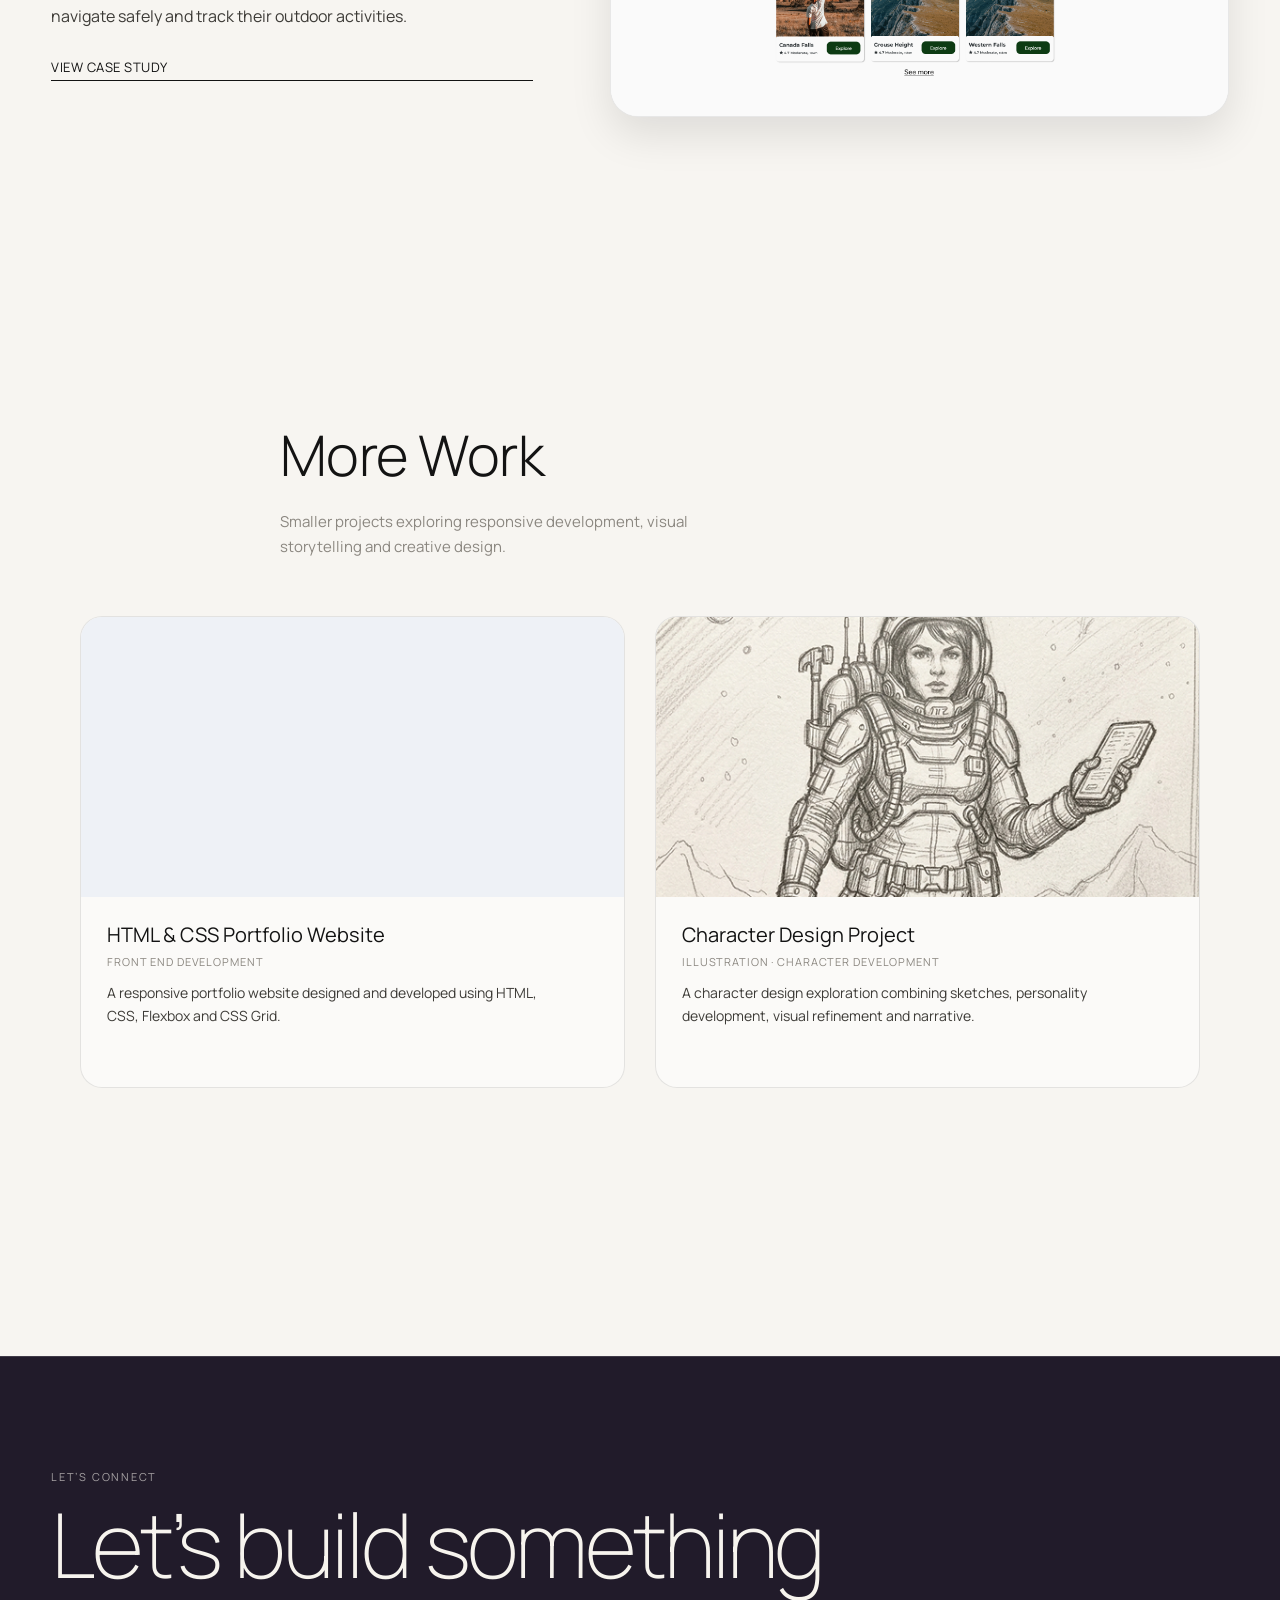
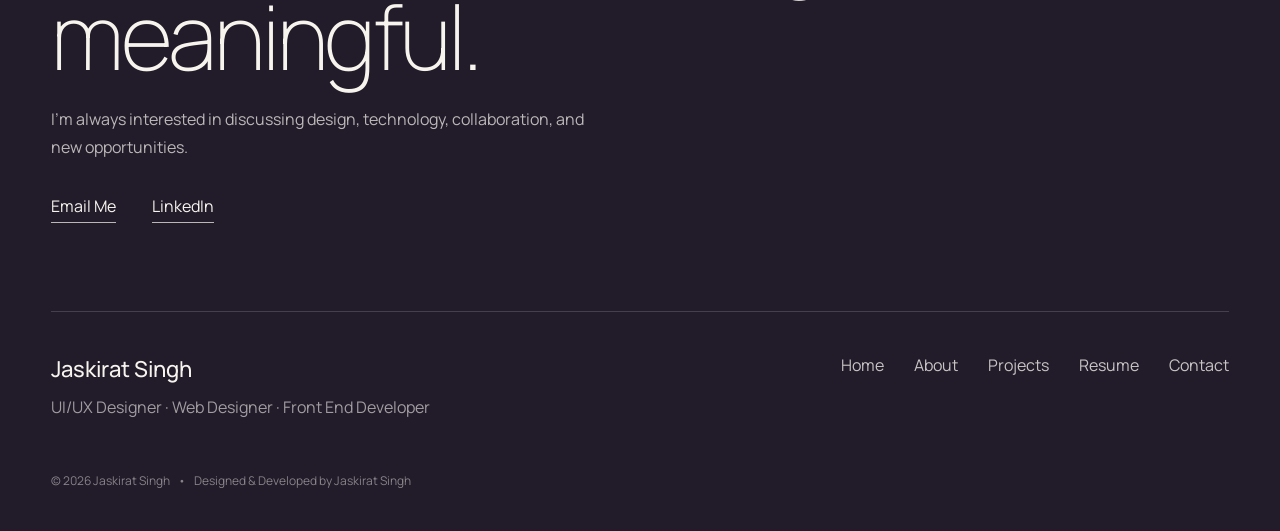
==== commit a431f3b9: "Update index.html" ====
--- a/index.html
+++ b/index.html
@@ -2,18 +2,23 @@
 
 <html lang="en">
 <head>
-<meta charset="utf-8">
-<meta content="width=device-width, initial-scale=1.0" name="viewport">
-<title>Jaskirat Singh &mdash; Graphic & Digital Designer</title>
-<meta content="Portfolio of Jaskirat Singh, graphic and digital designer." name="description">
-<link href="https://fonts.googleapis.com/css2?family=DM+Sans:wght@400;500;600;700&family=Figtree:wght@400;500;600;700&family=Lora:wght@400;500;600&family=Manrope:wght@200;300;400;500;600;700;800&family=Merriweather:wght@400;700&family=Montserrat:wght@400;500;600;700&family=Nunito+Sans:wght@400;500;600;700&display=swap" rel="preconnect">
-<link crossorigin href="https://fonts.gstatic.com" rel="preconnect">
-<link href="https://fonts.googleapis.com/css2?family=DM+Sans:wght@400;500;600;700&family=Figtree:wght@400;500;600;700&family=Lora:wght@400;500;600&family=Manrope:wght@200;300;400;500;600;700;800&family=Merriweather:wght@400;700&family=Montserrat:wght@400;500;600;700&family=Nunito+Sans:wght@400;500;600;700&display=swap" rel="preconnect"><link crossorigin href="https://fonts.gstatic.com" rel="preconnect"><link href="https://fonts.googleapis.com/css2?family=DM+Sans:wght@400;500;600;700&family=Figtree:wght@400;500;600;700&family=Lora:wght@400;500;600&family=Manrope:wght@200;300;400;500;600;700;800&family=Merriweather:wght@400;700&family=Montserrat:wght@400;500;600;700&family=Nunito+Sans:wght@400;500;600;700&display=swap" rel="stylesheet"><link href="style.css" rel="stylesheet"></head>
+<meta charset="utf-8"/>
+<meta content="width=device-width, initial-scale=1.0" name="viewport"/>
+<title>Jaskirat Singh — Graphic &amp; Digital Designer</title>
+<meta content="Portfolio of Jaskirat Singh, graphic and digital designer." name="description"/>
+<link href="https://fonts.googleapis.com/css2?family=DM+Sans:wght@400;500;600;700&amp;family=Figtree:wght@400;500;600;700&amp;family=Lora:wght@400;500;600&amp;family=Manrope:wght@200;300;400;500;600;700;800&amp;family=Merriweather:wght@400;700&amp;family=Montserrat:wght@400;500;600;700&amp;family=Nunito+Sans:wght@400;500;600;700&amp;display=swap" rel="preconnect"/>
+<link crossorigin="" href="https://fonts.gstatic.com" rel="preconnect"/>
+<link href="https://fonts.googleapis.com/css2?family=DM+Sans:wght@400;500;600;700&amp;family=Figtree:wght@400;500;600;700&amp;family=Lora:wght@400;500;600&amp;family=Manrope:wght@200;300;400;500;600;700;800&amp;family=Merriweather:wght@400;700&amp;family=Montserrat:wght@400;500;600;700&amp;family=Nunito+Sans:wght@400;500;600;700&amp;display=swap" rel="preconnect"/><link crossorigin="" href="https://fonts.gstatic.com" rel="preconnect"/><link href="https://fonts.googleapis.com/css2?family=DM+Sans:wght@400;500;600;700&amp;family=Figtree:wght@400;500;600;700&amp;family=Lora:wght@400;500;600&amp;family=Manrope:wght@200;300;400;500;600;700;800&amp;family=Merriweather:wght@400;700&amp;family=Montserrat:wght@400;500;600;700&amp;family=Nunito+Sans:wght@400;500;600;700&amp;display=swap" rel="stylesheet"/><link href="style.css" rel="stylesheet"/></head>
 <body class="home-bg">
 <a class="skip-link" href="#main">Skip to content</a>
 <div class="page">
 <header class="site-header">
-<a aria-label="Jaskirat Singh &mdash; home" class="logo" href="#top">JS</a>
+<a aria-label="Jaskirat Singh home" class="logo" href="index.html">
+  <img
+    src="images/logo.png"
+    alt="Jaskirat Singh logo"
+    class="site-logo-img">
+</a>
 <nav aria-label="Primary" class="main-nav">
 <ul>
 <li><a href="#top">Home</a></li>
@@ -23,7 +28,7 @@
 </ul>
 </nav>
 <a class="connect-link" href="https://linkedin.com/in/jaskirat-singh05" rel="noreferrer" target="_blank">
-        Let&rsquo;s Connect 
+        Let’s Connect 
 </a>
 <button aria-controls="main-nav-mobile" aria-expanded="false" aria-label="Open menu" class="nav-toggle">
 <span></span><span></span><span></span>
@@ -36,7 +41,7 @@
 <li><a href="#projects">Projects</a></li>
 <li><a href="Jaskirat-Singh-Resume.pdf">Resume</a></li>
 <li><a href="about.html#contact">Contact</a></li>
-<li><a class="mobile-connect" href="https://linkedin.com/in/jaskirat-singh05" rel="noreferrer" target="_blank">Let&rsquo;s Connect </a></li>
+<li><a class="mobile-connect" href="https://linkedin.com/in/jaskirat-singh05" rel="noreferrer" target="_blank">Let’s Connect </a></li>
 </ul>
 </nav>
 <main id="main">
@@ -46,18 +51,18 @@
 </div>
 <div class="hero-main">
 <div class="hero-text-grid">
-<div class="hero-copy-left">
-<h1 class="headline">Hello <br> I&rsquo;m <br>Jaskirat Singh</h1>
-</div>
-<div class="hero-copy-right">
+
+
+<div class="hero-left"><div class="hero-copy-left">
+<h1 class="headline">Hello <br/> I’m <br/>Jaskirat Singh</h1>
+</div><div class="hero-copy-right">
 <p class="subline">A UI/UX designer and front end developer.</p>
 <p class="supporting">I create intuitive digital products and responsive websites that combine thoughtful design with practical functionality. My goal is to transform complex problems into simple, engaging, and accessible solutions.</p>
 <div class="hero-links">
 <a class="btn-pill btn-pill--primary" href="#projects">View My Work</a>
 <a class="btn-pill btn-pill--ghost" href="about.html#contact">Contact Me</a>
 </div>
-</div>
-</div>
+</div></div><div class="hero-right"><img alt="Jaskirat portrait placeholder" src="images/jaskirat. 1.svg"/></div></div>
 </div>
 </section>
 <section aria-labelledby="work-heading" class="work" id="projects">
@@ -69,13 +74,13 @@
 <article class="project project--mobile project--tint-lavender">
 <a aria-label="View Reano Room mobile app case study" class="project-media reano-mobile-showcase" href="reano-room.html">
 <div class="mobile-device mobile-device--left">
-<img alt="Reano Room augmented reality furniture preview screen" src="images/reano-mobile-01.png">
+<img alt="Reano Room augmented reality furniture preview screen" src="images/reano-mobile-01.png"/>
 </div>
 <div class="mobile-device mobile-device--center">
-<img alt="Reano Room interior colour visualization screen" src="images/reano-mobile-02.png">
+<img alt="Reano Room interior colour visualization screen" src="images/reano-mobile-02.png"/>
 </div>
 <div class="mobile-device mobile-device--right">
-<img alt="Reano Room saved room visualization screen" src="images/reano-mobile-03.png">
+<img alt="Reano Room saved room visualization screen" src="images/reano-mobile-03.png"/>
 </div>
 </a>
 <div class="project-body">
@@ -86,7 +91,7 @@
 <div class="project-meta">
 <div class="meta-item">
 <span class="meta-label">Category</span>
-<span class="meta-value">UI/UX Design &middot; Mobile AR Experience</span>
+<span class="meta-value">UI/UX Design · Mobile AR Experience</span>
 </div>
 <div class="meta-item">
 <span class="meta-label">Role</span>
@@ -110,7 +115,7 @@
 <article class="project project--split project--tint-peach project--bloomup">
 <a aria-label="View BloomUp case study" class="project-media" href="bloomup.html">
 <div class="img-frame" data-fallback="images/bloomup.jpg">
-<img alt="BloomUp responsive parenting support dashboard" onerror="this.parentElement.classList.add('img-missing')" src="images/bloom5.png">
+<img alt="BloomUp responsive parenting support dashboard" onerror="this.parentElement.classList.add('img-missing')" src="images/bloom5.png"/>
 </div>
 </a>
 <div class="project-body">
@@ -121,7 +126,7 @@
 <div class="project-meta">
 <div class="meta-item">
 <span class="meta-label">Category</span>
-<span class="meta-value">UX Design &middot; Parenting Platform</span>
+<span class="meta-value">UX Design · Parenting Platform</span>
 </div>
 <div class="meta-item">
 <span class="meta-label">Role</span>
@@ -148,7 +153,7 @@
 <div class="project-meta">
 <div class="meta-item">
 <span class="meta-label">Category</span>
-<span class="meta-value">UI/UX Design &middot; Mobile Application</span>
+<span class="meta-value">UI/UX Design · Mobile Application</span>
 </div>
 <div class="meta-item">
 <span class="meta-label">Role</span>
@@ -166,7 +171,7 @@
 </div>
 <a aria-label="View TrailQuest case study" class="project-media" href="trailquest.html">
 <div class="img-frame" data-fallback="images/trailquest.jpg">
-<img alt="TrailQuest hiking trail discovery homepage" onerror="this.parentElement.classList.add('img-missing')" src="images/trail4.png">
+<img alt="TrailQuest hiking trail discovery homepage" onerror="this.parentElement.classList.add('img-missing')" src="images/trail4.png"/>
 </div>
 </a>
 </article>
@@ -180,11 +185,11 @@
 <div class="card-grid">
 <a class="work-card" href="html-css-portfolio.html">
 <div class="img-frame img-frame--card" data-fallback="images/portfolio-site.jpg">
-<img alt="Jaskirat Singh portfolio homepage" onerror="this.parentElement.classList.add('img-missing')" src="images/portfolio3.png">
+<img alt="Jaskirat Singh portfolio homepage" onerror="this.parentElement.classList.add('img-missing')" src="images/portfolio3.png"/>
 </div>
 <div class="work-card-body">
 <div class="work-card-text">
-<h3 class="work-card-title">HTML & CSS Portfolio Website</h3>
+<h3 class="work-card-title">HTML &amp; CSS Portfolio Website</h3>
 <span class="work-card-cat">Front End Development</span>
 <p class="work-card-desc">A responsive portfolio website designed and developed using HTML, CSS, Flexbox and CSS Grid.</p>
 </div>
@@ -192,12 +197,12 @@
 </a>
 <a class="work-card" href="character-design.html">
 <div class="img-frame img-frame--card" data-fallback="images/character-design.jpg">
-<img alt="Character design project thumbnail" onerror="this.parentElement.classList.add('img-missing')" src="images/character1.png">
+<img alt="Character design project thumbnail" onerror="this.parentElement.classList.add('img-missing')" src="images/character1.png"/>
 </div>
 <div class="work-card-body">
 <div class="work-card-text">
 <h3 class="work-card-title">Character Design Project</h3>
-<span class="work-card-cat">Illustration &middot; Character Development</span>
+<span class="work-card-cat">Illustration · Character Development</span>
 <p class="work-card-desc">A character design exploration combining sketches, personality development, visual refinement and narrative.</p>
 </div>
 </div>
@@ -208,9 +213,9 @@
 </div>
 <footer class="site-footer">
 <div class="footer-cta">
-<p class="footer-label">Let&rsquo;s Connect</p>
-<h2>Let&rsquo;s build something meaningful.</h2>
-<p>I&rsquo;m always interested in discussing design, technology, collaboration, and new opportunities.</p>
+<p class="footer-label">Let’s Connect</p>
+<h2>Let’s build something meaningful.</h2>
+<p>I’m always interested in discussing design, technology, collaboration, and new opportunities.</p>
 <div class="footer-buttons">
 <a href="mailto:jassdhaliwal5245@gmail.com">Email Me </a>
 <a href="https://linkedin.com/in/jaskirat-singh05" rel="noreferrer" target="_blank">LinkedIn </a>
@@ -220,7 +225,7 @@
 <div class="footer-bottom">
 <div>
 <h3>Jaskirat Singh</h3>
-<p>UI/UX Designer &middot; Web Designer &middot; Front End Developer</p>
+<p>UI/UX Designer · Web Designer · Front End Developer</p>
 </div>
 <nav aria-label="Footer navigation">
 <a href="index.html">Home</a>
@@ -231,10 +236,10 @@
 </nav>
 </div>
 <div class="footer-copy">
-<span>&copy; 2026 Jaskirat Singh</span>
-<span aria-hidden="true">&bull;</span>
-<span>Designed & Developed by Jaskirat Singh</span>
+<span>© 2026 Jaskirat Singh</span>
+<span aria-hidden="true">•</span>
+<span>Designed &amp; Developed by Jaskirat Singh</span>
 </div>
 </footer>
-<script defer src="script.js"></script></body>
+<script defer="" src="script.js"></script></body>
 </html>
--- a/style.css
+++ b/style.css
@@ -143,21 +143,56 @@
   border-bottom: 1px solid var(--line);
 }
 
-.logo {
-  font-family: var(--font-display);
-  font-weight: 700;
-  font-size: 18px;
-  letter-spacing: 0.01em;
-  border: 1.5px solid var(--ink);
-  border-radius: 50%;
-  width: 44px;
-  height: 44px;
+.logo{
+  width:160px;
+  height:64px;
+  display:flex;
+  align-items:center;
+  justify-content:flex-start;
+  border:none;
+  border-radius:0;
+  background:transparent;
+  overflow:visible;
+}
+
+.site-logo-img{
+  width:150px;
+  height:auto;
+  max-width:none;
+  display:block;
+  object-fit:contain;
+  object-position:left center;
+}
+.hero-right{
+  position: relative;
   display: flex;
-  align-items: center;
+  align-items: flex-end;
   justify-content: center;
-  transition: background var(--ease) 0.25s, color var(--ease) 0.25s, border-color var(--ease) 0.25s;
-}
-
+  overflow: visible;
+}
+
+.hero-right::before{
+  content: "JS";
+  position: absolute;
+  top: 8%;
+  right: -2%;
+  z-index: 0;
+
+  font-family: "Manrope", sans-serif;
+  font-size: clamp(220px, 23vw, 380px);
+  font-weight: 800;
+  line-height: 1;
+  letter-spacing: -0.09em;
+
+  color: transparent;
+  -webkit-text-stroke: 1.5px rgba(35, 45, 70, 0.10);
+  pointer-events: none;
+}
+
+.hero-right img{
+  position: relative;
+  z-index: 1;
+}
 .logo:hover,
 .logo:focus-visible {
   background: var(--accent);
@@ -2992,3 +3027,247 @@
     transform:scale(.88);
   }
 }
+
+
+/* Front page motion */
+.site-header{
+  position:sticky;
+  top:0;
+  z-index:1000;
+  transition:
+    background-color .3s ease,
+    box-shadow .3s ease,
+    border-color .3s ease,
+    backdrop-filter .3s ease;
+}
+
+.site-header.is-scrolled{
+  background:rgba(255,255,255,.78);
+  border-bottom-color:rgba(19,19,19,.10);
+  box-shadow:0 10px 30px rgba(25,29,38,.08);
+  backdrop-filter:blur(16px);
+  -webkit-backdrop-filter:blur(16px);
+}
+
+.home-bg .hero{
+  position:relative;
+  overflow:hidden;
+  background:
+    radial-gradient(circle at 18% 28%, rgba(132,149,242,.20), transparent 34%),
+    radial-gradient(circle at 82% 68%, rgba(225,174,151,.18), transparent 35%),
+    linear-gradient(135deg, #F8F7F4 0%, #F0F3FF 48%, #F8F7F4 100%);
+  background-size:220% 220%;
+  animation:heroGradientShift 18s ease-in-out infinite;
+}
+
+@keyframes heroGradientShift{
+  0%{ background-position:0% 50%; }
+  50%{ background-position:100% 50%; }
+  100%{ background-position:0% 50%; }
+}
+
+.home-bg .hero-rail,
+.home-bg .hero-copy-left,
+.home-bg .hero-copy-right{
+  opacity:0;
+  transform:translateY(28px);
+  animation:heroFadeUp .85s cubic-bezier(.22,.61,.36,1) forwards;
+}
+
+.home-bg .hero-rail{
+  animation-delay:.08s;
+}
+
+.home-bg .hero-copy-left{
+  animation-delay:.18s;
+}
+
+.home-bg .hero-copy-right{
+  animation-delay:.34s;
+}
+
+@keyframes heroFadeUp{
+  to{
+    opacity:1;
+    transform:translateY(0);
+  }
+}
+
+@media (prefers-reduced-motion: reduce){
+  .home-bg .hero{
+    animation:none;
+  }
+
+  .home-bg .hero-rail,
+  .home-bg .hero-copy-left,
+  .home-bg .hero-copy-right{
+    opacity:1;
+    transform:none;
+    animation:none;
+  }
+
+  .site-header{
+    transition:none;
+  }
+}
+
+.hero-text-grid{
+ display:grid;
+ grid-template-columns:minmax(0,1fr) 520px;
+ gap:72px;
+ align-items:center;
+}
+.hero-left{max-width:620px}
+.hero-right{display:flex;justify-content:flex-end}
+.hero-right img{
+ width:100%;
+ max-width:520px;
+ height:720px;
+ object-fit:cover;
+ border-radius:28px;
+ background:#ececec;
+ border:2px dashed #cfcfcf;
+ box-shadow:0 20px 50px rgba(0,0,0,.08);
+}
+@media(max-width:960px){
+ .hero-text-grid{grid-template-columns:1fr}
+ .hero-right{order:-1;justify-content:center;margin-bottom:2rem}
+ .hero-right img{max-width:360px;height:500px}
+}
+
+
+/* Hero overlap fix */
+.hero{
+  min-height:auto;
+  padding-top:clamp(56px,7vw,96px);
+  padding-bottom:clamp(56px,7vw,96px);
+}
+
+.hero-text-grid{
+  grid-template-columns:minmax(0, 1fr) minmax(380px, 520px);
+  gap:clamp(48px,6vw,88px);
+  align-items:center;
+}
+
+.hero-left{
+  min-width:0;
+  max-width:680px;
+}
+
+.hero-left .headline{
+  font-size:clamp(68px,7vw,116px);
+  line-height:.9;
+  letter-spacing:-.055em;
+  margin:0 0 34px;
+  max-width:6.5ch;
+}
+
+.hero-left .subline{
+  position:relative;
+  z-index:2;
+  margin:0 0 26px;
+  font-size:clamp(18px,1.4vw,24px);
+  line-height:1.4;
+}
+
+.hero-left .supporting{
+  max-width:580px;
+  margin:0 0 36px;
+}
+
+.hero-right img{
+  height:clamp(560px,68vh,720px);
+}
+
+@media(max-width:1100px){
+  .hero-text-grid{
+    grid-template-columns:minmax(0,1fr) minmax(320px,420px);
+    gap:42px;
+  }
+
+  .hero-left .headline{
+    font-size:clamp(62px,8vw,94px);
+  }
+}
+
+@media(max-width:900px){
+  .hero-text-grid{
+    grid-template-columns:1fr;
+  }
+
+  .hero-left{
+    max-width:none;
+  }
+
+  .hero-left .headline{
+    max-width:none;
+  }
+
+  .hero-right{
+    order:2;
+  }
+
+  .hero-right img{
+    height:520px;
+    max-width:420px;
+  }
+}
+
+
+/* Remove the card background behind Jaskirat's portrait */
+.hero-right{
+  background:transparent !important;
+  border:0 !important;
+  box-shadow:none !important;
+  overflow:visible !important;
+}
+
+.hero-right img{
+  background:transparent !important;
+  border:0 !important;
+  border-radius:0 !important;
+  box-shadow:none !important;
+  object-fit:contain !important;
+  object-position:center bottom !important;
+}
+
+
+/* Make Jaskirat's portrait larger in the hero */
+.hero-text-grid{
+  grid-template-columns:minmax(0, 1fr) minmax(460px, 620px);
+  gap:clamp(48px, 6vw, 88px);
+}
+
+.hero-right img{
+  width:100% !important;
+  max-width:620px !important;
+  height:clamp(680px, 78vh, 860px) !important;
+  object-fit:contain !important;
+  object-position:center bottom !important;
+  transform:scale(1.08);
+  transform-origin:center bottom;
+}
+
+@media(max-width:1100px){
+  .hero-text-grid{
+    grid-template-columns:minmax(0, 1fr) minmax(380px, 500px);
+  }
+
+  .hero-right img{
+    max-width:500px !important;
+    height:680px !important;
+    transform:scale(1.04);
+  }
+}
+
+@media(max-width:900px){
+  .hero-text-grid{
+    grid-template-columns:1fr;
+  }
+
+  .hero-right img{
+    max-width:440px !important;
+    height:560px !important;
+    transform:none;
+  }
+}
